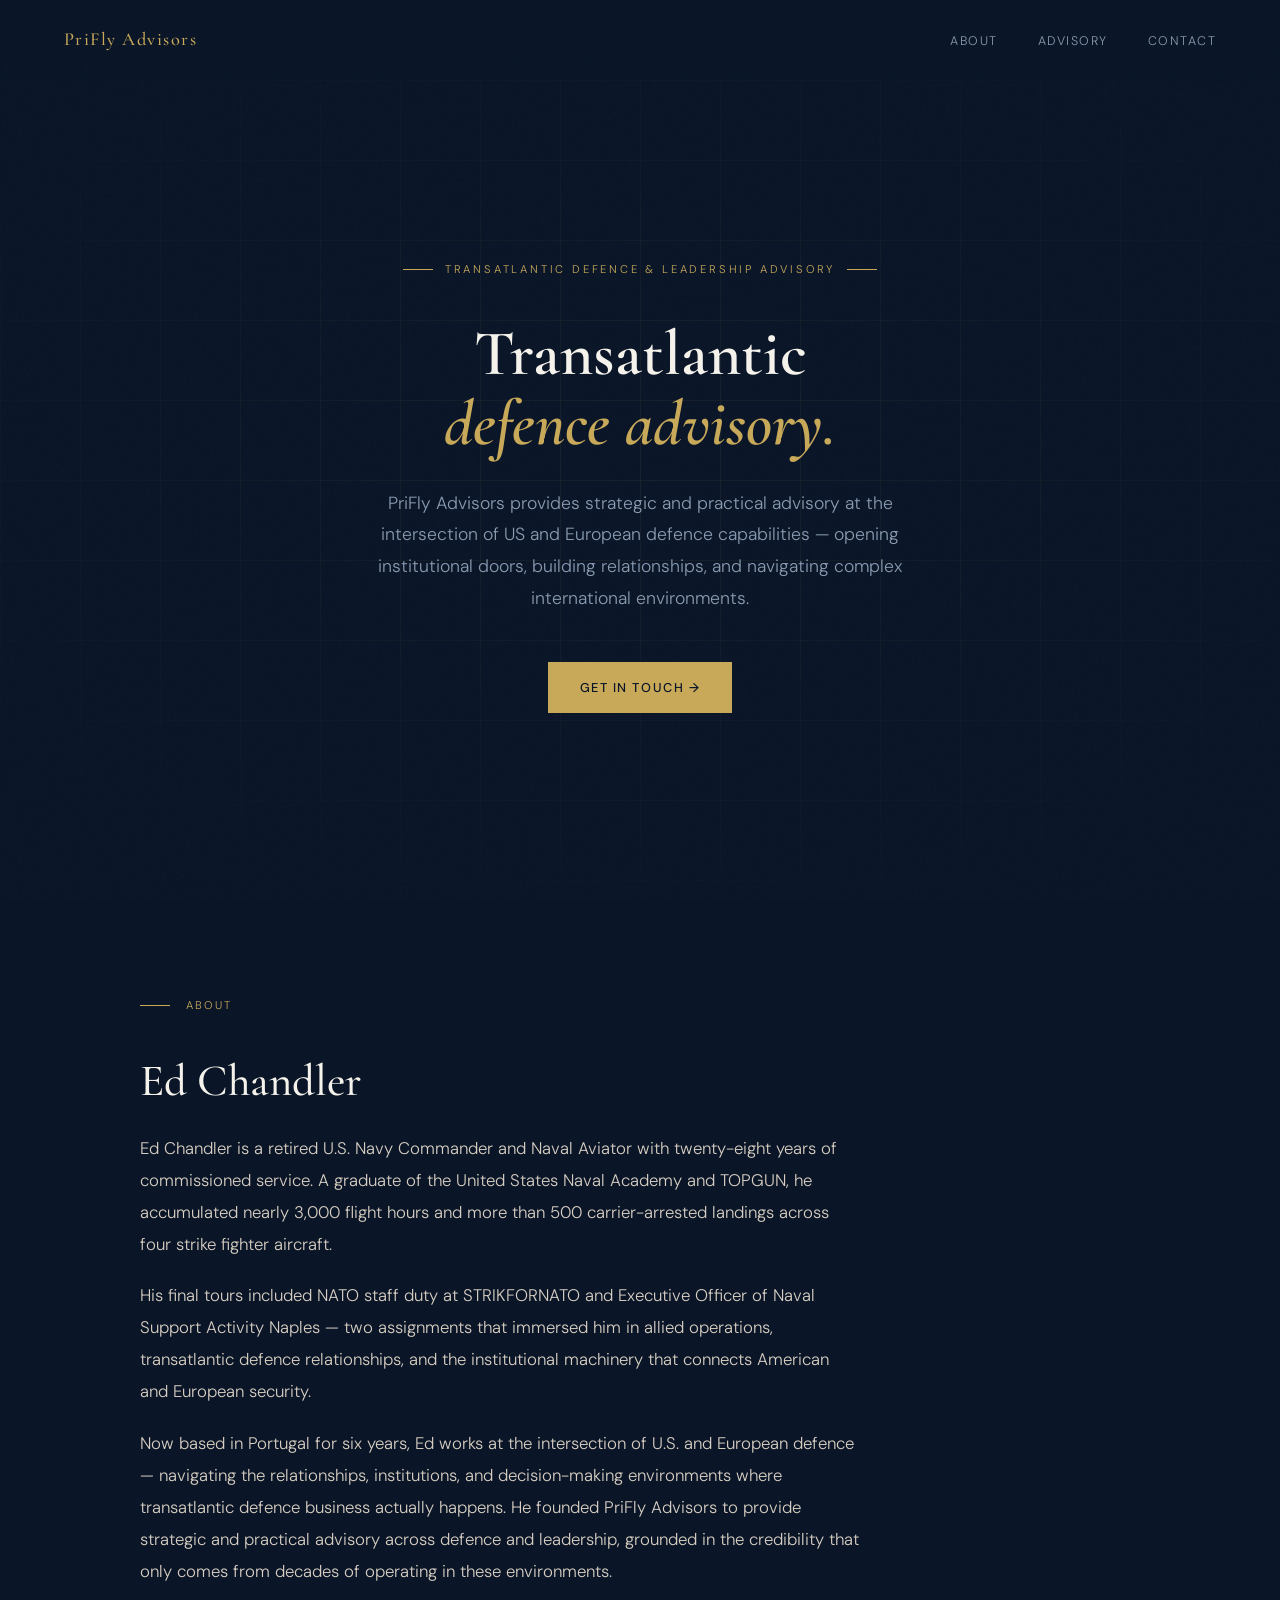
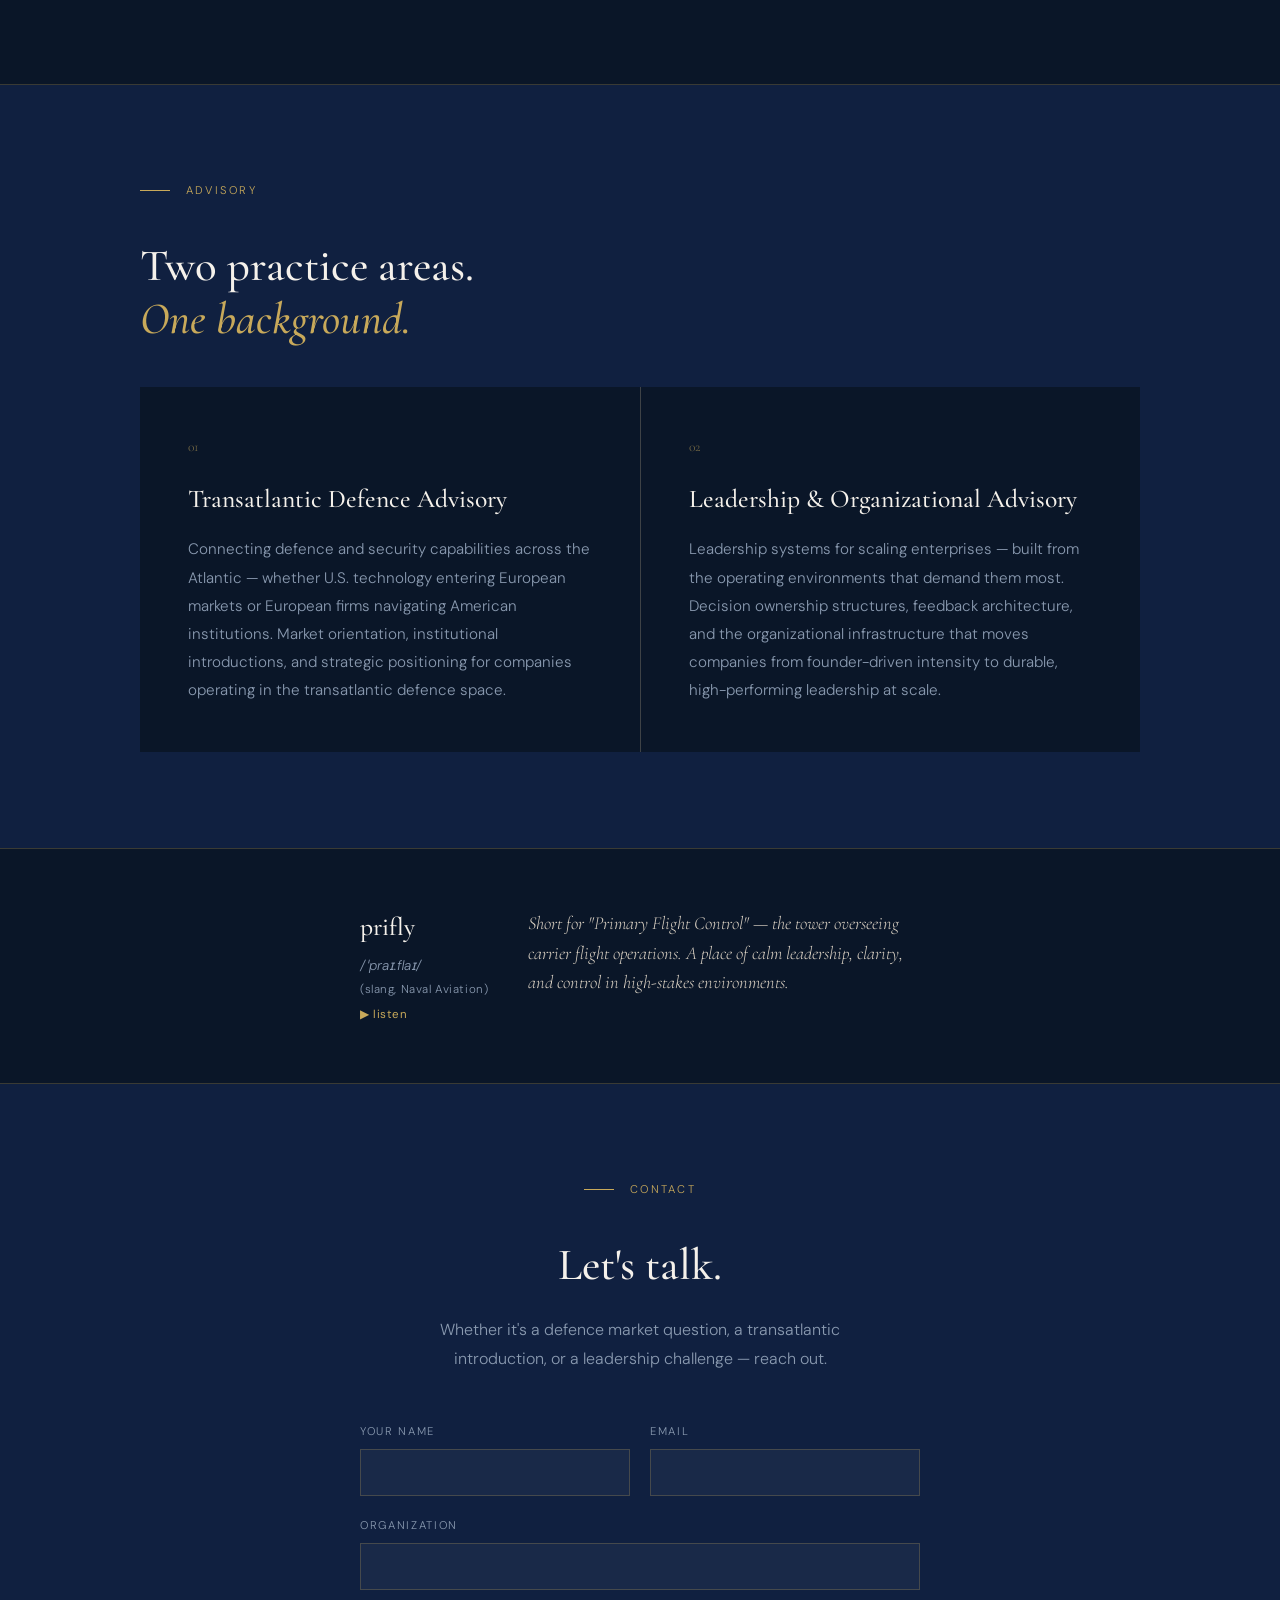
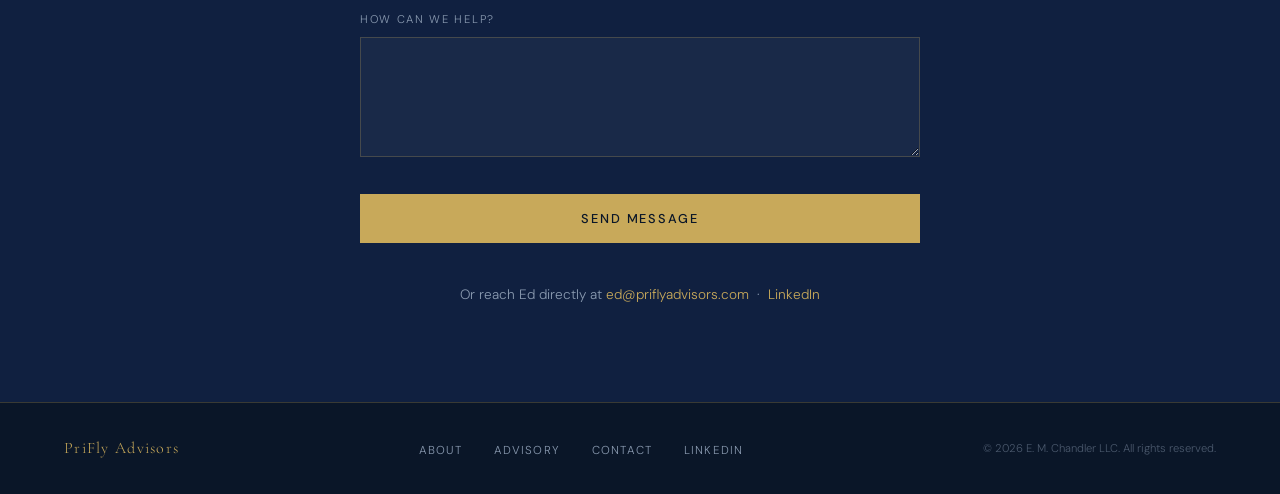
==== index.html @ ccaab5aa "Switch favicon to SVG file reference, clean up HTML" ====
<!DOCTYPE html>
<html lang="en">
<head>
  <meta charset="UTF-8" />
  <meta name="viewport" content="width=device-width, initial-scale=1.0" />
  <title>PriFly Advisors — Transatlantic Defence & Leadership Advisory</title>
  <meta name="description" content="PriFly Advisors — transatlantic defence advisory and leadership systems. Connecting US and European defence technology with buyers, institutions, and decision-makers." />
  <meta property="og:type" content="website" />
  <meta property="og:url" content="https://priflyadvisors.com/" />
  <meta property="og:title" content="PriFly Advisors — Transatlantic Defence & Leadership Advisory" />
  <meta property="og:description" content="Connecting US and European defence technology with buyers, institutions, and decision-makers. Leadership systems for high-stakes organizations." />
  <meta name="twitter:card" content="summary" />
  <meta name="twitter:title" content="PriFly Advisors — Transatlantic Defence & Leadership Advisory" />
  <meta name="twitter:description" content="Connecting US and European defence technology with buyers, institutions, and decision-makers." />
  <link rel="canonical" href="https://priflyadvisors.com/" />
  <link rel="icon" type="image/svg+xml" href="/favicon.svg" />
  <link rel="preconnect" href="https://fonts.googleapis.com" />
  <link rel="preconnect" href="https://fonts.gstatic.com" crossorigin />
  <link href="https://fonts.googleapis.com/css2?family=Cormorant+Garamond:ital,wght@0,400;0,500;0,600;1,400;1,500&family=DM+Sans:wght@300;400;500&display=swap" rel="stylesheet" />
  <style>
    *,*::before,*::after{box-sizing:border-box;margin:0;padding:0}:root{--navy:#0a1628;--navy-mid:#102040;--gold:#c8a95a;--gold-lt:#e2c97e;--off-white:#f5f1eb;--muted:#8a9ab0;--text:#d8cfc2;--rule:rgba(200,169,90,0.25)}html{scroll-behavior:smooth}body{background:var(--navy);color:var(--text);font-family:'DM Sans',sans-serif;font-weight:300;font-size:16px;line-height:1.7;overflow-x:hidden}body::before{content:'';position:fixed;inset:0;background-image:url("data:image/svg+xml,%3Csvg viewBox='0 0 256 256' xmlns='http://www.w3.org/2000/svg'%3E%3Cfilter id='noise'%3E%3CfeTurbulence type='fractalNoise' baseFrequency='0.9' numOctaves='4' stitchTiles='stitch'/%3E%3C/filter%3E%3Crect width='100%25' height='100%25' filter='url(%23noise)' opacity='0.04'/%3E%3C/svg%3E");pointer-events:none;z-index:0;opacity:.4}nav{position:fixed;top:0;left:0;right:0;z-index:100;display:flex;justify-content:space-between;align-items:center;padding:1.5rem 4rem;background:linear-gradient(to bottom,rgba(10,22,40,.97) 0%,transparent 100%);backdrop-filter:blur(2px)}.nav-logo{font-family:'Cormorant Garamond',serif;font-size:1.15rem;font-weight:500;letter-spacing:.08em;color:var(--gold);text-decoration:none}.nav-links{display:flex;gap:2.5rem;list-style:none}.nav-links a{color:var(--muted);text-decoration:none;font-size:.78rem;letter-spacing:.12em;text-transform:uppercase;transition:color .2s}.nav-links a:hover{color:var(--gold)}#hero{position:relative;min-height:100vh;display:flex;align-items:center;justify-content:center;padding:8rem 4rem 4rem;text-align:center;overflow:hidden}.hero-bg-lines{position:absolute;inset:0;background-image:linear-gradient(to right,var(--rule) 1px,transparent 1px),linear-gradient(to bottom,var(--rule) 1px,transparent 1px);background-size:80px 80px;mask-image:radial-gradient(ellipse 70% 60% at 50% 50%,black 0%,transparent 100%);-webkit-mask-image:radial-gradient(ellipse 70% 60% at 50% 50%,black 0%,transparent 100%);opacity:.3}.hero-content{position:relative;z-index:1;max-width:760px}.hero-eyebrow{display:inline-flex;align-items:center;gap:.75rem;margin-bottom:2.5rem;opacity:0;animation:fadeUp .8s ease .2s both}.hero-eyebrow::before,.hero-eyebrow::after{content:'';display:block;width:30px;height:1px;background:var(--gold)}.hero-eyebrow span{font-size:.7rem;letter-spacing:.25em;text-transform:uppercase;color:var(--gold)}h1{font-family:'Cormorant Garamond',serif;font-size:clamp(2.8rem,5vw,4.5rem);font-weight:600;line-height:1.1;color:var(--off-white);margin-bottom:1.75rem;opacity:0;animation:fadeUp .8s ease .4s both}h1 em{font-style:italic;color:var(--gold)}.hero-sub{font-size:1.1rem;color:var(--muted);max-width:600px;margin:0 auto 3rem;line-height:1.8;opacity:0;animation:fadeUp .8s ease .6s both}.hero-cta{opacity:0;animation:fadeUp .8s ease .8s both}section{position:relative;z-index:1;padding:6rem 4rem}.section-inner{max-width:1000px;margin:0 auto}.section-label{display:flex;align-items:center;gap:1rem;margin-bottom:2.5rem}.section-label-center{justify-content:center}.section-label::before{content:'';display:block;width:30px;height:1px;background:var(--gold)}.section-label span{font-size:.7rem;letter-spacing:.2em;text-transform:uppercase;color:var(--gold)}h2{font-family:'Cormorant Garamond',serif;font-size:clamp(2rem,3.5vw,2.8rem);font-weight:500;color:var(--off-white);line-height:1.2;margin-bottom:1.5rem}h2 em{font-style:italic;color:var(--gold)}#about{border-bottom:1px solid var(--rule)}.about-text{font-size:1.05rem;color:var(--text);line-height:1.9;max-width:720px}.about-text+.about-text{margin-top:1.25rem}#advisory{background:var(--navy-mid)}.advisory-grid{display:grid;grid-template-columns:1fr 1fr;gap:1px;background:var(--rule);margin-top:2.5rem}.advisory-card{background:var(--navy);padding:3rem}.advisory-card-number{font-family:'Cormorant Garamond',serif;font-size:.85rem;color:var(--gold);margin-bottom:1.5rem;opacity:.6}.advisory-card h3{font-family:'Cormorant Garamond',serif;font-size:1.6rem;font-weight:500;color:var(--off-white);line-height:1.3;margin-bottom:1.25rem}.advisory-card p{font-size:.95rem;color:var(--muted);line-height:1.85}#prifly-name{border-top:1px solid var(--rule);border-bottom:1px solid var(--rule);padding:3.5rem 4rem;text-align:center;background:rgba(10,22,40,.6)}.prifly-definition{max-width:560px;margin:0 auto;display:flex;align-items:flex-start;gap:2.5rem;text-align:left}.prifly-word{flex-shrink:0}.prifly-word .word{font-family:'Cormorant Garamond',serif;font-size:1.6rem;font-weight:500;color:var(--off-white);margin-bottom:.35rem}.prifly-word .phonetic{font-size:.85rem;font-style:italic;color:var(--muted);margin-bottom:.15rem}.prifly-word .origin{font-size:.72rem;color:var(--muted);letter-spacing:.05em}.prifly-word .audio-link{display:inline-flex;align-items:center;gap:.4rem;margin-top:.5rem;font-size:.72rem;color:var(--gold);text-decoration:none;cursor:pointer;border:none;background:none;font-family:inherit;letter-spacing:.05em}.prifly-word .audio-link:hover{color:var(--gold-lt)}.prifly-meaning{font-family:'Cormorant Garamond',serif;font-size:1.15rem;font-style:italic;color:var(--text);line-height:1.6;padding-top:.25rem}#contact{background:var(--navy-mid)}.contact-inner{max-width:560px;margin:0 auto;text-align:center}.contact-sub{font-size:1rem;color:var(--muted);max-width:460px;margin:0 auto 3rem;line-height:1.8}.contact-form{text-align:left}.form-row{display:grid;grid-template-columns:1fr 1fr;gap:1.25rem}.form-group{margin-bottom:1.25rem}.form-group label{display:block;font-size:.7rem;letter-spacing:.15em;text-transform:uppercase;color:var(--muted);margin-bottom:.5rem}.form-group input,.form-group textarea{width:100%;background:rgba(255,255,255,.04);border:1px solid var(--rule);color:var(--off-white);padding:.85rem 1rem;font-family:'DM Sans',sans-serif;font-size:.9rem;outline:none;transition:border-color .2s}.form-group input:focus,.form-group textarea:focus{border-color:var(--gold)}.form-group textarea{height:120px;resize:vertical}.form-submit{width:100%;background:var(--gold);color:var(--navy);border:none;padding:1rem;font-family:'DM Sans',sans-serif;font-size:.8rem;font-weight:500;letter-spacing:.15em;text-transform:uppercase;cursor:pointer;transition:background .2s;margin-top:.5rem}.form-submit:hover{background:var(--gold-lt)}.contact-alt{margin-top:2.5rem;font-size:.85rem;color:var(--muted)}.contact-alt a{color:var(--gold);text-decoration:none}.contact-alt a:hover{color:var(--gold-lt)}.btn-primary{display:inline-flex;align-items:center;gap:.6rem;background:var(--gold);color:var(--navy);padding:.9rem 2rem;font-family:'DM Sans',sans-serif;font-size:.8rem;font-weight:500;letter-spacing:.12em;text-transform:uppercase;text-decoration:none;transition:background .2s,transform .2s;border:none;cursor:pointer}.btn-primary:hover{background:var(--gold-lt);transform:translateY(-1px)}footer{position:relative;z-index:1;border-top:1px solid var(--rule);padding:2rem 4rem;display:flex;justify-content:space-between;align-items:center;flex-wrap:wrap;gap:1rem}.footer-name{font-family:'Cormorant Garamond',serif;font-size:1rem;color:var(--gold);letter-spacing:.08em}.footer-links{display:flex;gap:2rem;list-style:none}.footer-links a{font-size:.72rem;letter-spacing:.1em;text-transform:uppercase;color:var(--muted);text-decoration:none;transition:color .2s}.footer-links a:hover{color:var(--gold)}.footer-copy{font-size:.7rem;color:var(--muted);opacity:.5}@keyframes fadeUp{from{opacity:0;transform:translateY(24px)}to{opacity:1;transform:translateY(0)}}@media(max-width:900px){nav{padding:1.25rem 1.5rem}.nav-links{gap:1.5rem}.nav-links a{font-size:.7rem}#hero{padding:7rem 1.5rem 3rem}section{padding:4rem 1.5rem}#prifly-name{padding:2.5rem 1.5rem}.advisory-grid{grid-template-columns:1fr}.form-row{grid-template-columns:1fr}.prifly-definition{flex-direction:column;gap:1.25rem;text-align:center;align-items:center}footer{padding:1.5rem;flex-direction:column;text-align:center}}@media(max-width:520px){h1{font-size:2.4rem}.hero-sub{font-size:1rem}.advisory-card{padding:2rem}}
  </style>
</head>
<body>
  <nav><a href="#" class="nav-logo">PriFly Advisors</a><ul class="nav-links"><li><a href="#about">About</a></li><li><a href="#advisory">Advisory</a></li><li><a href="#contact">Contact</a></li></ul></nav>
  <section id="hero"><div class="hero-bg-lines"></div><div class="hero-content"><div class="hero-eyebrow"><span>Transatlantic Defence &amp; Leadership Advisory</span></div><h1>Transatlantic<br/><em>defence advisory.</em></h1><p class="hero-sub">PriFly Advisors provides strategic and practical advisory at the intersection of US and European defence capabilities &mdash; opening institutional doors, building relationships, and navigating complex international environments.</p><div class="hero-cta"><a href="#contact" class="btn-primary">Get in touch &rarr;</a></div></div></section>
  <section id="about"><div class="section-inner"><div class="section-label"><span>About</span></div><h2>Ed Chandler</h2><p class="about-text">Ed Chandler is a retired U.S. Navy Commander and Naval Aviator with twenty-eight years of commissioned service. A graduate of the United States Naval Academy and TOPGUN, he accumulated nearly 3,000 flight hours and more than 500 carrier-arrested landings across four strike fighter aircraft.</p><p class="about-text">His final tours included NATO staff duty at STRIKFORNATO and Executive Officer of Naval Support Activity Naples &mdash; two assignments that immersed him in allied operations, transatlantic defence relationships, and the institutional machinery that connects American and European security.</p><p class="about-text">Now based in Portugal for six years, Ed works at the intersection of U.S. and European defence &mdash; navigating the relationships, institutions, and decision-making environments where transatlantic defence business actually happens. He founded PriFly Advisors to provide strategic and practical advisory across defence and leadership, grounded in the credibility that only comes from decades of operating in these environments.</p></div></section>
  <section id="advisory"><div class="section-inner"><div class="section-label"><span>Advisory</span></div><h2>Two practice areas.<br/><em>One background.</em></h2><div class="advisory-grid"><div class="advisory-card"><div class="advisory-card-number">01</div><h3>Transatlantic Defence Advisory</h3><p>Connecting defence and security capabilities across the Atlantic &mdash; whether U.S. technology entering European markets or European firms navigating American institutions. Market orientation, institutional introductions, and strategic positioning for companies operating in the transatlantic defence space.</p></div><div class="advisory-card"><div class="advisory-card-number">02</div><h3>Leadership &amp; Organizational Advisory</h3><p>Leadership systems for scaling enterprises &mdash; built from the operating environments that demand them most. Decision ownership structures, feedback architecture, and the organizational infrastructure that moves companies from founder-driven intensity to durable, high-performing leadership at scale.</p></div></div></div></section>
  <div id="prifly-name"><div class="prifly-definition"><div class="prifly-word"><div class="word">prifly</div><div class="phonetic">/&#x02C8;pra&#x026A;.fla&#x026A;/</div><div class="origin">(slang, Naval Aviation)</div><button class="audio-link" onclick="document.getElementById('prifly-audio').play()">&#9654; listen</button><audio id="prifly-audio" src="https://priflyadvisors.github.io/audio/prifly.mp3" preload="none"></audio></div><div class="prifly-meaning">Short for "Primary Flight Control" &mdash; the tower overseeing carrier flight operations. A place of calm leadership, clarity, and control in high-stakes environments.</div></div></div>
  <section id="contact"><div class="contact-inner"><div class="section-label section-label-center"><span>Contact</span></div><h2>Let's talk.</h2><p class="contact-sub">Whether it's a defence market question, a transatlantic introduction, or a leadership challenge &mdash; reach out.</p><form class="contact-form" action="https://formspree.io/f/xeedzodn" method="POST"><div class="form-row"><div class="form-group"><label for="name">Your name</label><input type="text" id="name" name="name" required /></div><div class="form-group"><label for="email">Email</label><input type="email" id="email" name="email" required /></div></div><div class="form-group"><label for="org">Organization</label><input type="text" id="org" name="organization" /></div><div class="form-group"><label for="message">How can we help?</label><textarea id="message" name="message"></textarea></div><button type="submit" class="form-submit">Send message</button></form><p class="contact-alt">Or reach Ed directly at <a href="mailto:ed@priflyadvisors.com">ed@priflyadvisors.com</a> &nbsp;&middot;&nbsp; <a href="https://www.linkedin.com/in/edchandler96/" target="_blank" rel="noopener">LinkedIn</a></p></div></section>
  <footer><div class="footer-name">PriFly Advisors</div><ul class="footer-links"><li><a href="#about">About</a></li><li><a href="#advisory">Advisory</a></li><li><a href="#contact">Contact</a></li><li><a href="https://www.linkedin.com/in/edchandler96/" target="_blank" rel="noopener">LinkedIn</a></li></ul><div class="footer-copy">&copy; 2026 E. M. Chandler LLC. All rights reserved.</div></footer>
</body>
</html>
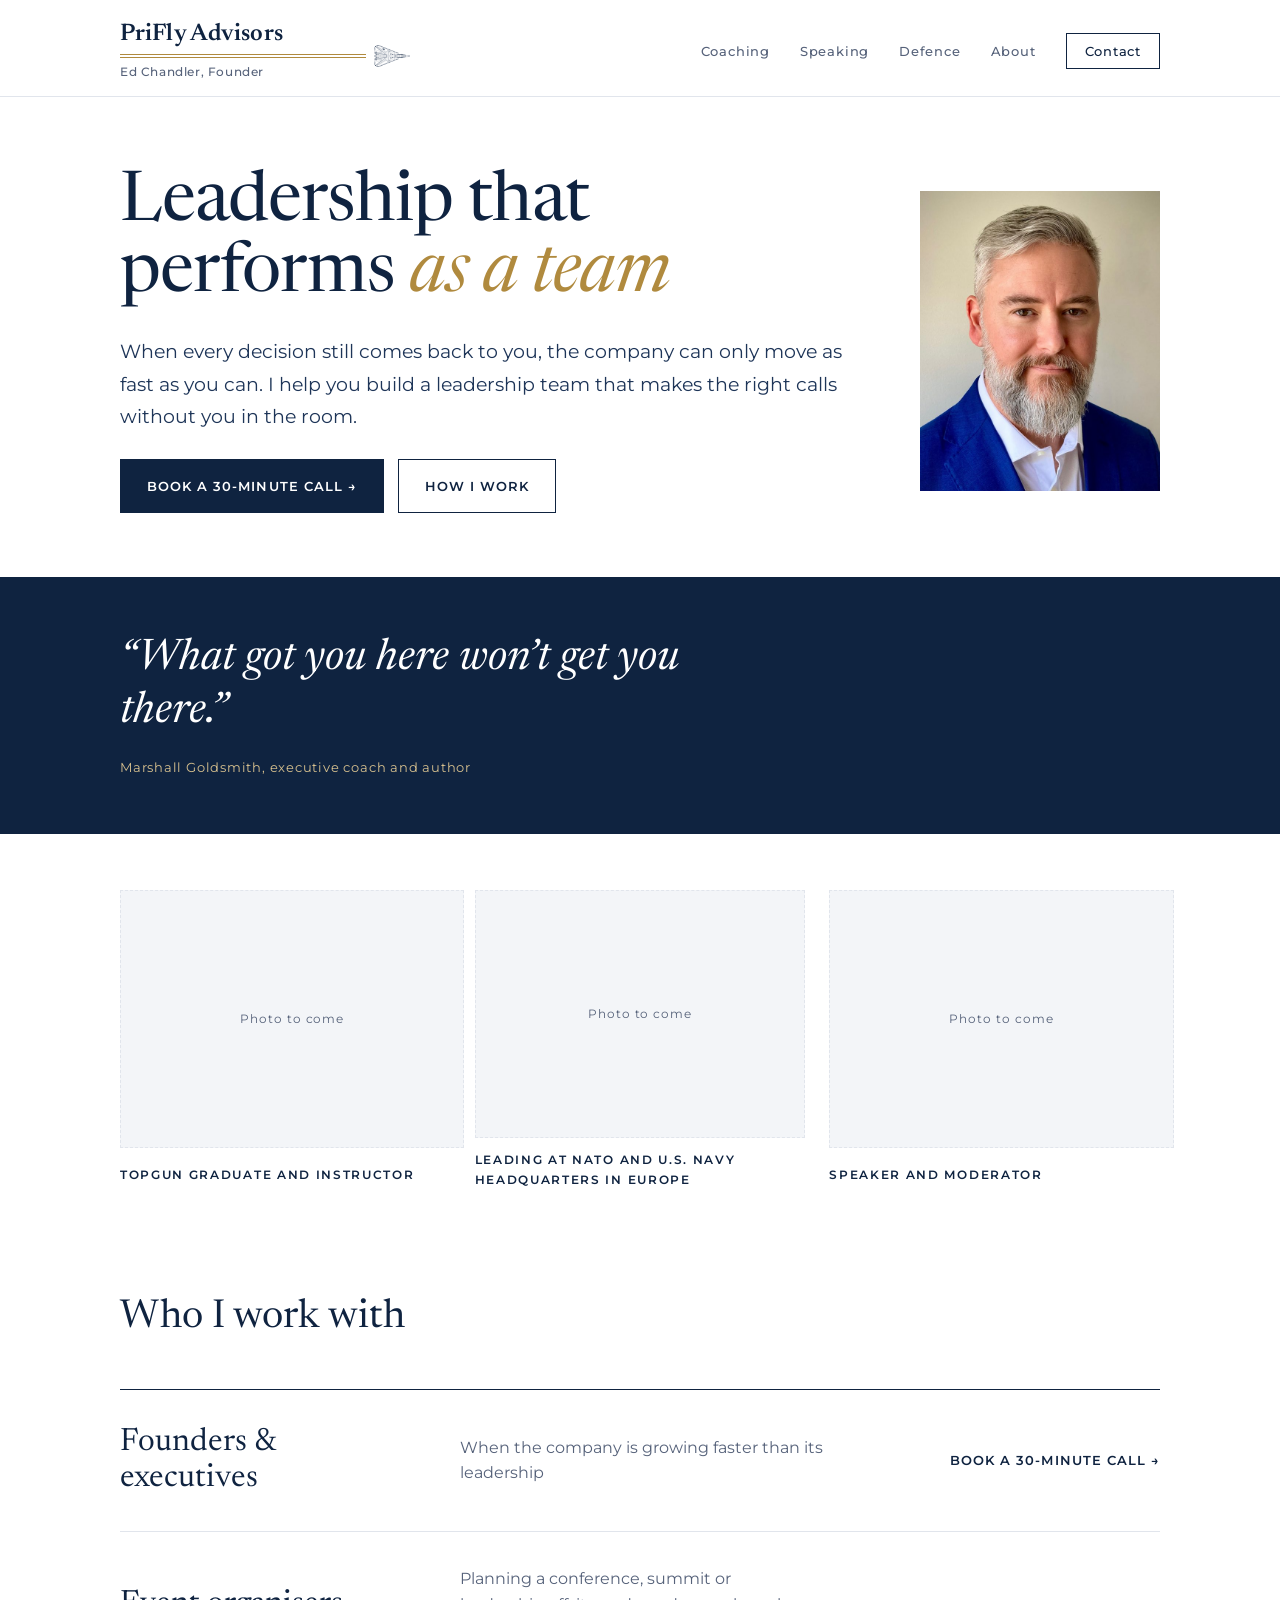
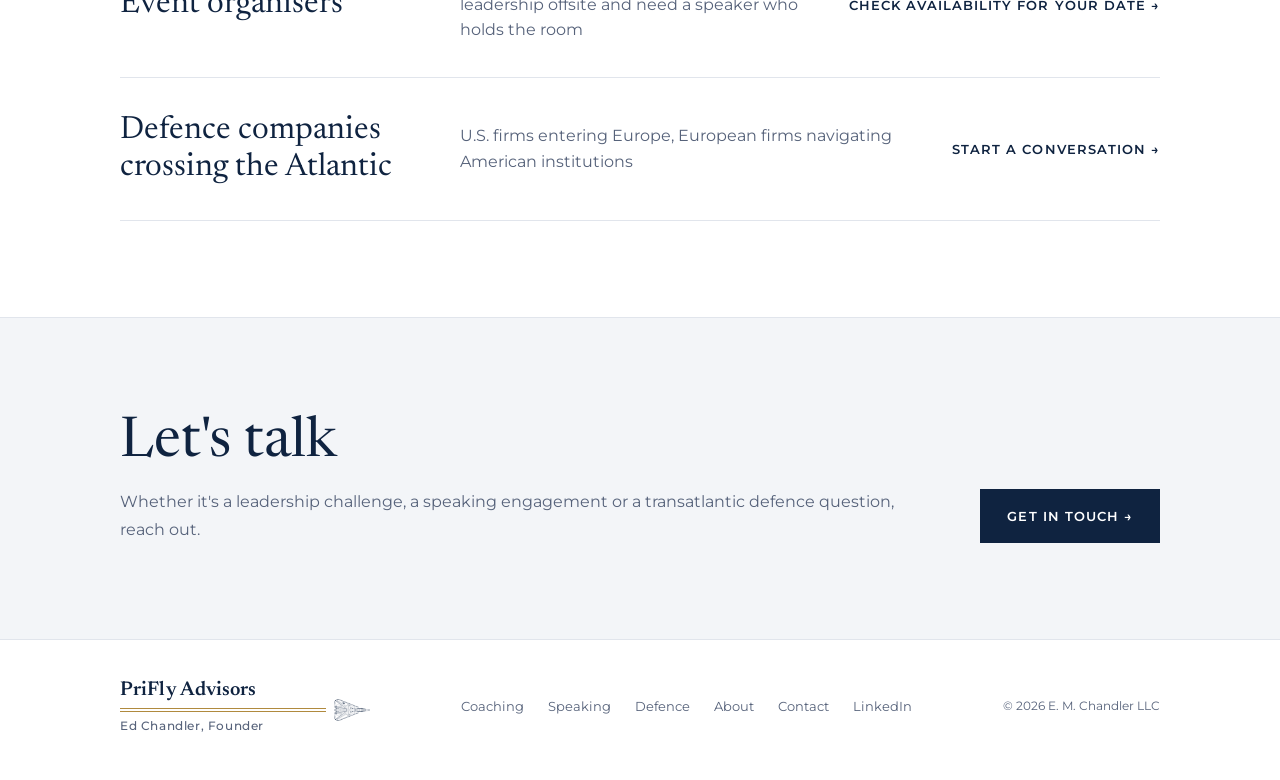
==== commit 36794f00: "Save September 2026 redesign in progress (not live): six pages, build script, styles, images Co-Auth" ====
--- a/index.html
+++ b/index.html
@@ -1,33 +1,27 @@
 <!DOCTYPE html>
-<html lang="en">
-<head>
-  <meta charset="UTF-8" />
-  <meta name="viewport" content="width=device-width, initial-scale=1.0" />
-  <title>PriFly Advisors — Transatlantic Defence & Leadership Advisory</title>
-  <meta name="description" content="PriFly Advisors — transatlantic defence advisory and leadership systems. Connecting US and European defence technology with buyers, institutions, and decision-makers." />
-  <meta property="og:type" content="website" />
-  <meta property="og:url" content="https://priflyadvisors.com/" />
-  <meta property="og:title" content="PriFly Advisors — Transatlantic Defence & Leadership Advisory" />
-  <meta property="og:description" content="Connecting US and European defence technology with buyers, institutions, and decision-makers. Leadership systems for high-stakes organizations." />
-  <meta name="twitter:card" content="summary" />
-  <meta name="twitter:title" content="PriFly Advisors — Transatlantic Defence & Leadership Advisory" />
-  <meta name="twitter:description" content="Connecting US and European defence technology with buyers, institutions, and decision-makers." />
-  <link rel="canonical" href="https://priflyadvisors.com/" />
-  <link rel="icon" type="image/svg+xml" href="/favicon.svg" />
-  <link rel="preconnect" href="https://fonts.googleapis.com" />
-  <link rel="preconnect" href="https://fonts.gstatic.com" crossorigin />
-  <link href="https://fonts.googleapis.com/css2?family=Cormorant+Garamond:ital,wght@0,400;0,500;0,600;1,400;1,500&family=DM+Sans:wght@300;400;500&display=swap" rel="stylesheet" />
-  <style>
-    *,*::before,*::after{box-sizing:border-box;margin:0;padding:0}:root{--navy:#0a1628;--navy-mid:#102040;--gold:#c8a95a;--gold-lt:#e2c97e;--off-white:#f5f1eb;--muted:#8a9ab0;--text:#d8cfc2;--rule:rgba(200,169,90,0.25)}html{scroll-behavior:smooth}body{background:var(--navy);color:var(--text);font-family:'DM Sans',sans-serif;font-weight:300;font-size:16px;line-height:1.7;overflow-x:hidden}body::before{content:'';position:fixed;inset:0;background-image:url("data:image/svg+xml,%3Csvg viewBox='0 0 256 256' xmlns='http://www.w3.org/2000/svg'%3E%3Cfilter id='noise'%3E%3CfeTurbulence type='fractalNoise' baseFrequency='0.9' numOctaves='4' stitchTiles='stitch'/%3E%3C/filter%3E%3Crect width='100%25' height='100%25' filter='url(%23noise)' opacity='0.04'/%3E%3C/svg%3E");pointer-events:none;z-index:0;opacity:.4}nav{position:fixed;top:0;left:0;right:0;z-index:100;display:flex;justify-content:space-between;align-items:center;padding:1.5rem 4rem;background:linear-gradient(to bottom,rgba(10,22,40,.97) 0%,transparent 100%);backdrop-filter:blur(2px)}.nav-logo{font-family:'Cormorant Garamond',serif;font-size:1.15rem;font-weight:500;letter-spacing:.08em;color:var(--gold);text-decoration:none}.nav-links{display:flex;gap:2.5rem;list-style:none}.nav-links a{color:var(--muted);text-decoration:none;font-size:.78rem;letter-spacing:.12em;text-transform:uppercase;transition:color .2s}.nav-links a:hover{color:var(--gold)}#hero{position:relative;min-height:100vh;display:flex;align-items:center;justify-content:center;padding:8rem 4rem 4rem;text-align:center;overflow:hidden}.hero-bg-lines{position:absolute;inset:0;background-image:linear-gradient(to right,var(--rule) 1px,transparent 1px),linear-gradient(to bottom,var(--rule) 1px,transparent 1px);background-size:80px 80px;mask-image:radial-gradient(ellipse 70% 60% at 50% 50%,black 0%,transparent 100%);-webkit-mask-image:radial-gradient(ellipse 70% 60% at 50% 50%,black 0%,transparent 100%);opacity:.3}.hero-content{position:relative;z-index:1;max-width:760px}.hero-eyebrow{display:inline-flex;align-items:center;gap:.75rem;margin-bottom:2.5rem;opacity:0;animation:fadeUp .8s ease .2s both}.hero-eyebrow::before,.hero-eyebrow::after{content:'';display:block;width:30px;height:1px;background:var(--gold)}.hero-eyebrow span{font-size:.7rem;letter-spacing:.25em;text-transform:uppercase;color:var(--gold)}h1{font-family:'Cormorant Garamond',serif;font-size:clamp(2.8rem,5vw,4.5rem);font-weight:600;line-height:1.1;color:var(--off-white);margin-bottom:1.75rem;opacity:0;animation:fadeUp .8s ease .4s both}h1 em{font-style:italic;color:var(--gold)}.hero-sub{font-size:1.1rem;color:var(--muted);max-width:600px;margin:0 auto 3rem;line-height:1.8;opacity:0;animation:fadeUp .8s ease .6s both}.hero-cta{opacity:0;animation:fadeUp .8s ease .8s both}section{position:relative;z-index:1;padding:6rem 4rem}.section-inner{max-width:1000px;margin:0 auto}.section-label{display:flex;align-items:center;gap:1rem;margin-bottom:2.5rem}.section-label-center{justify-content:center}.section-label::before{content:'';display:block;width:30px;height:1px;background:var(--gold)}.section-label span{font-size:.7rem;letter-spacing:.2em;text-transform:uppercase;color:var(--gold)}h2{font-family:'Cormorant Garamond',serif;font-size:clamp(2rem,3.5vw,2.8rem);font-weight:500;color:var(--off-white);line-height:1.2;margin-bottom:1.5rem}h2 em{font-style:italic;color:var(--gold)}#about{border-bottom:1px solid var(--rule)}.about-text{font-size:1.05rem;color:var(--text);line-height:1.9;max-width:720px}.about-text+.about-text{margin-top:1.25rem}#advisory{background:var(--navy-mid)}.advisory-grid{display:grid;grid-template-columns:1fr 1fr;gap:1px;background:var(--rule);margin-top:2.5rem}.advisory-card{background:var(--navy);padding:3rem}.advisory-card-number{font-family:'Cormorant Garamond',serif;font-size:.85rem;color:var(--gold);margin-bottom:1.5rem;opacity:.6}.advisory-card h3{font-family:'Cormorant Garamond',serif;font-size:1.6rem;font-weight:500;color:var(--off-white);line-height:1.3;margin-bottom:1.25rem}.advisory-card p{font-size:.95rem;color:var(--muted);line-height:1.85}#prifly-name{border-top:1px solid var(--rule);border-bottom:1px solid var(--rule);padding:3.5rem 4rem;text-align:center;background:rgba(10,22,40,.6)}.prifly-definition{max-width:560px;margin:0 auto;display:flex;align-items:flex-start;gap:2.5rem;text-align:left}.prifly-word{flex-shrink:0}.prifly-word .word{font-family:'Cormorant Garamond',serif;font-size:1.6rem;font-weight:500;color:var(--off-white);margin-bottom:.35rem}.prifly-word .phonetic{font-size:.85rem;font-style:italic;color:var(--muted);margin-bottom:.15rem}.prifly-word .origin{font-size:.72rem;color:var(--muted);letter-spacing:.05em}.prifly-word .audio-link{display:inline-flex;align-items:center;gap:.4rem;margin-top:.5rem;font-size:.72rem;color:var(--gold);text-decoration:none;cursor:pointer;border:none;background:none;font-family:inherit;letter-spacing:.05em}.prifly-word .audio-link:hover{color:var(--gold-lt)}.prifly-meaning{font-family:'Cormorant Garamond',serif;font-size:1.15rem;font-style:italic;color:var(--text);line-height:1.6;padding-top:.25rem}#contact{background:var(--navy-mid)}.contact-inner{max-width:560px;margin:0 auto;text-align:center}.contact-sub{font-size:1rem;color:var(--muted);max-width:460px;margin:0 auto 3rem;line-height:1.8}.contact-form{text-align:left}.form-row{display:grid;grid-template-columns:1fr 1fr;gap:1.25rem}.form-group{margin-bottom:1.25rem}.form-group label{display:block;font-size:.7rem;letter-spacing:.15em;text-transform:uppercase;color:var(--muted);margin-bottom:.5rem}.form-group input,.form-group textarea{width:100%;background:rgba(255,255,255,.04);border:1px solid var(--rule);color:var(--off-white);padding:.85rem 1rem;font-family:'DM Sans',sans-serif;font-size:.9rem;outline:none;transition:border-color .2s}.form-group input:focus,.form-group textarea:focus{border-color:var(--gold)}.form-group textarea{height:120px;resize:vertical}.form-submit{width:100%;background:var(--gold);color:var(--navy);border:none;padding:1rem;font-family:'DM Sans',sans-serif;font-size:.8rem;font-weight:500;letter-spacing:.15em;text-transform:uppercase;cursor:pointer;transition:background .2s;margin-top:.5rem}.form-submit:hover{background:var(--gold-lt)}.contact-alt{margin-top:2.5rem;font-size:.85rem;color:var(--muted)}.contact-alt a{color:var(--gold);text-decoration:none}.contact-alt a:hover{color:var(--gold-lt)}.btn-primary{display:inline-flex;align-items:center;gap:.6rem;background:var(--gold);color:var(--navy);padding:.9rem 2rem;font-family:'DM Sans',sans-serif;font-size:.8rem;font-weight:500;letter-spacing:.12em;text-transform:uppercase;text-decoration:none;transition:background .2s,transform .2s;border:none;cursor:pointer}.btn-primary:hover{background:var(--gold-lt);transform:translateY(-1px)}footer{position:relative;z-index:1;border-top:1px solid var(--rule);padding:2rem 4rem;display:flex;justify-content:space-between;align-items:center;flex-wrap:wrap;gap:1rem}.footer-name{font-family:'Cormorant Garamond',serif;font-size:1rem;color:var(--gold);letter-spacing:.08em}.footer-links{display:flex;gap:2rem;list-style:none}.footer-links a{font-size:.72rem;letter-spacing:.1em;text-transform:uppercase;color:var(--muted);text-decoration:none;transition:color .2s}.footer-links a:hover{color:var(--gold)}.footer-copy{font-size:.7rem;color:var(--muted);opacity:.5}@keyframes fadeUp{from{opacity:0;transform:translateY(24px)}to{opacity:1;transform:translateY(0)}}@media(max-width:900px){nav{padding:1.25rem 1.5rem}.nav-links{gap:1.5rem}.nav-links a{font-size:.7rem}#hero{padding:7rem 1.5rem 3rem}section{padding:4rem 1.5rem}#prifly-name{padding:2.5rem 1.5rem}.advisory-grid{grid-template-columns:1fr}.form-row{grid-template-columns:1fr}.prifly-definition{flex-direction:column;gap:1.25rem;text-align:center;align-items:center}footer{padding:1.5rem;flex-direction:column;text-align:center}}@media(max-width:520px){h1{font-size:2.4rem}.hero-sub{font-size:1rem}.advisory-card{padding:2rem}}
-  </style>
-</head>
+<html lang="en-GB">
+<head><meta charset="UTF-8"><meta name="viewport" content="width=device-width, initial-scale=1.0"><title>PriFly Advisors · Ed Chandler | Executive Coaching &amp; Leadership Advisory, Lisbon</title><meta name="description" content="Executive coaching and leadership advisory for founders and executives whose companies are growing faster than their leadership. Ed Chandler, former TOPGUN instructor, based in Lisbon."><link rel="canonical" href="https://priflyadvisors.com/"><meta property="og:type" content="website"><meta property="og:url" content="https://priflyadvisors.com/"><meta property="og:title" content="PriFly Advisors · Ed Chandler | Executive Coaching &amp; Leadership Advisory, Lisbon"><meta property="og:description" content="Executive coaching and leadership advisory for founders and executives whose companies are growing faster than their leadership. Ed Chandler, former TOPGUN instructor, based in Lisbon."><meta property="og:image" content="https://priflyadvisors.com/images/ed-chandler.jpg"><meta name="twitter:card" content="summary"><link rel="icon" type="image/svg+xml" href="favicon.svg"><link rel="preconnect" href="https://fonts.googleapis.com"><link rel="preconnect" href="https://fonts.gstatic.com" crossorigin><link rel="stylesheet" href="https://fonts.googleapis.com/css2?family=Montserrat:wght@400;500;600&family=Newsreader:ital,opsz,wght@0,6..72,400;0,6..72,500;0,6..72,600;1,6..72,400;1,6..72,500&display=swap"><link rel="stylesheet" href="style.css"><script type="application/ld+json">{"@context":"https://schema.org","@type":"ProfessionalService","name":"PriFly Advisors","url":"https://priflyadvisors.com/","founder":{"@type":"Person","name":"Ed Chandler","jobTitle":"Executive coach and leadership advisor","sameAs":["https://www.linkedin.com/in/edchandler96/"]},"areaServed":["Portugal","Europe"],"address":{"@type":"PostalAddress","addressLocality":"Lisbon","addressCountry":"PT"},"email":"ed@priflyadvisors.com","description":"Executive coaching and leadership advisory for founders and executives whose companies are growing faster than their leadership. Also speaking and transatlantic defence advisory."}</script></head>
 <body>
-  <nav><a href="#" class="nav-logo">PriFly Advisors</a><ul class="nav-links"><li><a href="#about">About</a></li><li><a href="#advisory">Advisory</a></li><li><a href="#contact">Contact</a></li></ul></nav>
-  <section id="hero"><div class="hero-bg-lines"></div><div class="hero-content"><div class="hero-eyebrow"><span>Transatlantic Defence &amp; Leadership Advisory</span></div><h1>Transatlantic<br/><em>defence advisory.</em></h1><p class="hero-sub">PriFly Advisors provides strategic and practical advisory at the intersection of US and European defence capabilities &mdash; opening institutional doors, building relationships, and navigating complex international environments.</p><div class="hero-cta"><a href="#contact" class="btn-primary">Get in touch &rarr;</a></div></div></section>
-  <section id="about"><div class="section-inner"><div class="section-label"><span>About</span></div><h2>Ed Chandler</h2><p class="about-text">Ed Chandler is a retired U.S. Navy Commander and Naval Aviator with twenty-eight years of commissioned service. A graduate of the United States Naval Academy and TOPGUN, he accumulated nearly 3,000 flight hours and more than 500 carrier-arrested landings across four strike fighter aircraft.</p><p class="about-text">His final tours included NATO staff duty at STRIKFORNATO and Executive Officer of Naval Support Activity Naples &mdash; two assignments that immersed him in allied operations, transatlantic defence relationships, and the institutional machinery that connects American and European security.</p><p class="about-text">Now based in Portugal for six years, Ed works at the intersection of U.S. and European defence &mdash; navigating the relationships, institutions, and decision-making environments where transatlantic defence business actually happens. He founded PriFly Advisors to provide strategic and practical advisory across defence and leadership, grounded in the credibility that only comes from decades of operating in these environments.</p></div></section>
-  <section id="advisory"><div class="section-inner"><div class="section-label"><span>Advisory</span></div><h2>Two practice areas.<br/><em>One background.</em></h2><div class="advisory-grid"><div class="advisory-card"><div class="advisory-card-number">01</div><h3>Transatlantic Defence Advisory</h3><p>Connecting defence and security capabilities across the Atlantic &mdash; whether U.S. technology entering European markets or European firms navigating American institutions. Market orientation, institutional introductions, and strategic positioning for companies operating in the transatlantic defence space.</p></div><div class="advisory-card"><div class="advisory-card-number">02</div><h3>Leadership &amp; Organizational Advisory</h3><p>Leadership systems for scaling enterprises &mdash; built from the operating environments that demand them most. Decision ownership structures, feedback architecture, and the organizational infrastructure that moves companies from founder-driven intensity to durable, high-performing leadership at scale.</p></div></div></div></section>
-  <div id="prifly-name"><div class="prifly-definition"><div class="prifly-word"><div class="word">prifly</div><div class="phonetic">/&#x02C8;pra&#x026A;.fla&#x026A;/</div><div class="origin">(slang, Naval Aviation)</div><button class="audio-link" onclick="document.getElementById('prifly-audio').play()">&#9654; listen</button><audio id="prifly-audio" src="https://priflyadvisors.github.io/audio/prifly.mp3" preload="none"></audio></div><div class="prifly-meaning">Short for "Primary Flight Control" &mdash; the tower overseeing carrier flight operations. A place of calm leadership, clarity, and control in high-stakes environments.</div></div></div>
-  <section id="contact"><div class="contact-inner"><div class="section-label section-label-center"><span>Contact</span></div><h2>Let's talk.</h2><p class="contact-sub">Whether it's a defence market question, a transatlantic introduction, or a leadership challenge &mdash; reach out.</p><form class="contact-form" action="https://formspree.io/f/xeedzodn" method="POST"><div class="form-row"><div class="form-group"><label for="name">Your name</label><input type="text" id="name" name="name" required /></div><div class="form-group"><label for="email">Email</label><input type="email" id="email" name="email" required /></div></div><div class="form-group"><label for="org">Organization</label><input type="text" id="org" name="organization" /></div><div class="form-group"><label for="message">How can we help?</label><textarea id="message" name="message"></textarea></div><button type="submit" class="form-submit">Send message</button></form><p class="contact-alt">Or reach Ed directly at <a href="mailto:ed@priflyadvisors.com">ed@priflyadvisors.com</a> &nbsp;&middot;&nbsp; <a href="https://www.linkedin.com/in/edchandler96/" target="_blank" rel="noopener">LinkedIn</a></p></div></section>
-  <footer><div class="footer-name">PriFly Advisors</div><ul class="footer-links"><li><a href="#about">About</a></li><li><a href="#advisory">Advisory</a></li><li><a href="#contact">Contact</a></li><li><a href="https://www.linkedin.com/in/edchandler96/" target="_blank" rel="noopener">LinkedIn</a></li></ul><div class="footer-copy">&copy; 2026 E. M. Chandler LLC. All rights reserved.</div></footer>
+<header><div class="wrap"><a class="brand" href="index.html" aria-label="PriFly Advisors, Ed Chandler, Founder: home"><span class="firm-top">PriFly Advisors</span><span class="rulebar"><span class="rule2" aria-hidden="true"></span><img src="images/tomcat.png" alt="" width="39" height="24"></span><span class="founder">Ed Chandler, Founder</span></a><nav aria-label="Main"><ul><li><a href="coaching.html">Coaching</a></li><li><a href="speaking.html">Speaking</a></li><li><a href="defence.html">Defence</a></li><li><a href="about.html">About</a></li><li><a href="contact.html" class="btn-nav">Contact</a></li></ul></nav></div></header>
+<main>
+
+<div class="hero"><div class="wrap">
+  <div class="hero-text">
+    <h1>Leadership that performs <em>as a team</em></h1>
+    <p class="lede">When every decision still comes back to you, the company can only move as fast as you can. I help you build a leadership team that makes the right calls without you in the room.</p>
+    <div class="actions"><a class="btn" href="contact.html?topic=coaching">Book a 30-minute call →</a><a class="btn ghost" href="coaching.html">How I work</a></div>
+  </div>
+  <figure class="portrait"><img src="images/ed-chandler.jpg" alt="Ed Chandler, founder of PriFly Advisors" width="650" height="900"></figure>
+</div></div>
+<section class="quote-band"><div class="wrap">
+  <blockquote>“What got you here won’t get you there.”</blockquote>
+  <cite>Marshall Goldsmith, executive coach and author</cite>
+</div></section>
+<section class="photos"><div class="wrap"><div class="photo-row"><figure><div class="ph" aria-hidden="true">Photo to come</div><figcaption>TOPGUN graduate and instructor</figcaption></figure><figure><div class="ph" aria-hidden="true">Photo to come</div><figcaption>Leading at NATO and U.S. Navy headquarters in Europe</figcaption></figure><figure><div class="ph" aria-hidden="true">Photo to come</div><figcaption>Speaker and moderator</figcaption></figure></div></div></section>
+<section><div class="wrap"><div class="sec-head"><h2>Who I work with</h2></div><ul class="index"><li><a href="coaching.html"><span class="client">Founders &amp; executives</span><span class="desc">When the company is growing faster than its leadership</span><span class="go">Book a 30-minute call →</span></a></li><li><a href="speaking.html"><span class="client">Event organisers</span><span class="desc">Planning a conference, summit or leadership offsite and need a speaker who holds the room</span><span class="go">Check availability for your date →</span></a></li><li><a href="defence.html"><span class="client">Defence companies crossing the Atlantic</span><span class="desc">U.S. firms entering Europe, European firms navigating American institutions</span><span class="go">Start a conversation →</span></a></li></ul></div></section>
+<section class="band cta"><div class="wrap"><div><h2>Let's talk</h2><p class="muted">Whether it's a leadership challenge, a speaking engagement or a transatlantic defence question, reach out.</p></div><div class="actions"><a class="btn" href="contact.html">Get in touch →</a></div></div></section>
+
+</main>
+<footer><div class="wrap"><a class="brand" href="index.html" aria-label="PriFly Advisors, Ed Chandler, Founder: home"><span class="firm-top">PriFly Advisors</span><span class="rulebar"><span class="rule2" aria-hidden="true"></span><img src="images/tomcat.png" alt="" width="39" height="24"></span><span class="founder">Ed Chandler, Founder</span></a><ul><li><a href="coaching.html">Coaching</a></li><li><a href="speaking.html">Speaking</a></li><li><a href="defence.html">Defence</a></li><li><a href="about.html">About</a></li><li><a href="contact.html">Contact</a></li><li><a href="https://www.linkedin.com/in/edchandler96/" rel="noopener">LinkedIn</a></li></ul><small>© 2026 E. M. Chandler LLC</small></div></footer>
 </body>
 </html>
--- a/style.css
+++ b/style.css
@@ -0,0 +1,329 @@
+
+  /* Single visual world: white card stock, navy ink, gold rule — taken from Ed's business card. Light only, painted explicitly. */
+  :root{
+    --paper:#FFFFFF;
+    --mist:#F3F5F8;
+    --ink:#0F2340;
+    --ink-soft:#1E3558;
+    --slate:#56627A;
+    --gold:#B08A3E;
+    --gold-soft:#D9C28F;
+    --line:#E1E5EC;
+    --display:"Newsreader",Georgia,"Times New Roman",serif;
+    --body:"Montserrat","Helvetica Neue",Arial,sans-serif;
+    --mark:Copperplate,"Copperplate Gothic Light","Cinzel",Georgia,serif;
+    --wrap:1120px;
+  }
+  *,*::before,*::after{box-sizing:border-box}
+  html{scroll-behavior:smooth}
+  body{margin:0;background:var(--paper);color:var(--ink);font-family:var(--body);font-size:16px;line-height:1.7;-webkit-font-smoothing:antialiased}
+  a{color:inherit}
+  :focus-visible{outline:2px solid var(--gold);outline-offset:3px}
+  h1,h2,h3{font-family:var(--display);font-weight:400;text-wrap:balance;margin:0;color:var(--ink)}
+  h1 em,h2 em{font-style:italic;color:var(--gold)}
+  p{margin:0}
+  .wrap{max-width:var(--wrap);margin:0 auto;padding:0 40px}
+
+  /* header */
+  header{border-bottom:1px solid var(--line);background:var(--paper);position:sticky;top:0;z-index:10}
+  header .wrap{display:flex;align-items:center;justify-content:space-between;gap:24px;padding-top:22px;padding-bottom:18px;flex-wrap:wrap}
+  .brand{text-decoration:none;display:grid;gap:6px}
+  .brand .name{font-family:var(--mark);font-size:24px;letter-spacing:.08em;line-height:1;color:var(--ink)}
+  .rule2{display:block;height:4px;border-top:1px solid var(--gold);border-bottom:1px solid var(--gold);width:100%}
+  /* Never uppercase "PriFly": all caps hides the pronunciation (PRY-fly). */
+  .brand .firm{font-size:13px;font-weight:500;letter-spacing:.04em;color:var(--slate);line-height:1}
+  nav ul{list-style:none;margin:0;padding:0;display:flex;gap:30px;align-items:center;flex-wrap:wrap}
+  nav a{text-decoration:none;font-size:13px;font-weight:500;letter-spacing:.06em;color:var(--slate);padding:6px 0;border-bottom:1px solid transparent;transition:color .2s,border-color .2s}
+  nav a:hover{color:var(--ink)}
+  nav a[aria-current="page"]{color:var(--ink);border-bottom-color:var(--gold)}
+  nav a.btn-nav{border:1px solid var(--ink);padding:9px 18px;color:var(--ink)}
+  nav a.btn-nav:hover,nav a.btn-nav[aria-current="page"]{background:var(--ink);color:var(--paper);border-color:var(--ink)}
+
+  /* shared type */
+  .eyebrow{font-size:11.5px;font-weight:600;letter-spacing:.22em;text-transform:uppercase;color:var(--gold)}
+  .lede{font-size:19px;line-height:1.7;color:var(--ink-soft);max-width:60ch}
+  .muted{color:var(--slate)}
+  .btn{display:inline-flex;align-items:center;gap:10px;font-family:var(--body);font-size:13px;font-weight:600;letter-spacing:.08em;text-transform:uppercase;text-decoration:none;padding:15px 26px;border:1px solid var(--ink);background:var(--ink);color:var(--paper);cursor:pointer;transition:background .2s,color .2s}
+  .btn:hover{background:var(--ink-soft)}
+  .btn.ghost{background:transparent;color:var(--ink)}
+  .btn.ghost:hover{background:var(--mist)}
+  .actions{display:flex;gap:14px;flex-wrap:wrap}
+  section{padding:96px 0}
+  section.tight{padding:64px 0}
+  .band{background:var(--mist)}
+  .sec-head{display:grid;gap:16px;margin-bottom:48px;max-width:720px}
+  .sec-head h2{font-size:clamp(30px,3.4vw,42px);line-height:1.15}}
+  @media (prefers-reduced-motion:reduce){html{scroll-behavior:auto}*{transition:none!important}}
+
+  /* home hero */
+  .hero{padding:80px 0 72px}
+  .hero .wrap{display:grid;grid-template-columns:1.25fr .75fr;gap:72px;align-items:center}
+  .hero-text{display:grid;gap:26px}
+  .hero h1{font-size:clamp(46px,6.2vw,80px);line-height:1.02;letter-spacing:-.015em}
+  .portrait{margin:0;display:grid;gap:12px}
+  .portrait img{width:100%;aspect-ratio:13/18;object-fit:cover;display:block;background:var(--mist)}
+  .portrait figcaption{display:flex;justify-content:space-between;gap:12px;font-size:12px;color:var(--slate);letter-spacing:.04em;border-top:1px solid var(--gold);padding-top:10px}
+
+  /* credentials strip */
+  .creds{border-top:1px solid var(--line);border-bottom:1px solid var(--line)}
+  .creds ul{list-style:none;margin:0;padding:0;display:grid;grid-template-columns:repeat(4,1fr)}
+  .creds li{padding:28px 24px;display:grid;gap:4px;border-left:1px solid var(--line)}
+  .creds li:first-child{border-left:0;padding-left:0}
+  .creds .num{font-family:var(--display);font-size:38px;line-height:1.1;font-variant-numeric:tabular-nums lining-nums;color:var(--ink)}
+  .creds .lbl{font-size:12px;letter-spacing:.06em;color:var(--slate)}
+
+  /* the index of practices — the one bold move */
+  .index{list-style:none;margin:0;padding:0;border-top:1px solid var(--ink)}
+  .index li{border-bottom:1px solid var(--line)}
+  .index a{display:grid;grid-template-columns:220px 1fr auto;gap:40px;align-items:baseline;padding:40px 0;text-decoration:none;position:relative}
+  .index a::after{content:"";position:absolute;left:0;bottom:-1px;height:1px;width:0;background:var(--gold);transition:width .45s ease}
+  .index a:hover::after,.index a:focus-visible::after{width:100%}
+  .index .area{font-size:11.5px;font-weight:600;letter-spacing:.22em;text-transform:uppercase;color:var(--gold);padding-top:10px}
+  .index .big{font-family:var(--display);font-size:clamp(28px,3.4vw,44px);line-height:1.12;color:var(--ink);text-wrap:balance}
+  .index .sub{display:block;font-family:var(--body);font-size:15px;line-height:1.7;color:var(--slate);margin-top:14px;max-width:58ch}
+  .index .go{font-size:13px;font-weight:600;letter-spacing:.08em;text-transform:uppercase;color:var(--ink);white-space:nowrap;transition:transform .3s}
+  .index a:hover .go{transform:translateX(6px)}
+  .index li:first-child .big{font-size:clamp(32px,4vw,52px)}
+
+  /* thesis */
+  .thesis{display:grid;grid-template-columns:220px 1fr;gap:40px}
+  .thesis blockquote{margin:0;font-family:var(--display);font-style:italic;font-size:clamp(26px,3vw,38px);line-height:1.3;color:var(--ink);max-width:28ch}
+  .thesis cite{display:block;margin-top:22px;font-style:normal;font-family:var(--body);font-size:13px;letter-spacing:.06em;color:var(--slate)}
+
+  /* prifly definition */
+  .define{display:grid;grid-template-columns:220px 1fr;gap:40px;align-items:start}
+  .define .word{font-family:var(--display);font-size:40px;line-height:1}
+  .define .phon{font-size:14px;color:var(--slate);font-style:italic;margin-top:8px}
+  .define .src{font-size:11.5px;letter-spacing:.12em;text-transform:uppercase;color:var(--slate);margin-top:4px}
+  .define .mean{font-family:var(--display);font-size:22px;line-height:1.55;color:var(--ink-soft);max-width:46ch}
+  .define .listen{margin-top:14px;background:none;border:0;padding:0;font:600 12px var(--body);letter-spacing:.1em;text-transform:uppercase;color:var(--gold);cursor:pointer}
+
+  /* contact band */
+  .cta .wrap{display:grid;grid-template-columns:1fr auto;gap:40px;align-items:end}
+  .cta h2{font-size:clamp(36px,4.4vw,56px);line-height:1.05}
+  .cta p{margin-top:16px}
+
+  /* inner page head */
+  .phead{padding:88px 0 56px;border-bottom:1px solid var(--line)}
+  .phead .wrap{display:grid;gap:22px}
+  .phead h1{font-size:clamp(40px,5.2vw,68px);line-height:1.05;letter-spacing:-.01em;max-width:18ch}
+  .crumb{font-size:12px;color:var(--slate);letter-spacing:.04em}
+  .crumb a{text-decoration:none;border-bottom:1px solid var(--line)}
+
+  /* grids */
+  .cols3{display:grid;grid-template-columns:repeat(3,1fr);gap:48px}
+  .cols2{display:grid;grid-template-columns:repeat(2,1fr);gap:0;border-top:1px solid var(--line)}
+  .cols3 h3,.cols2 h3{font-size:25px;line-height:1.25;margin-bottom:10px}
+  .cols3 > div{border-top:1px solid var(--gold);padding-top:20px}
+  .cols2 > div{padding:36px 40px 36px 0;border-bottom:1px solid var(--line)}
+  .cols2 > div:nth-child(even){padding-left:40px;padding-right:0;border-left:1px solid var(--line)}
+  .cols3 p,.cols2 p{color:var(--slate);font-size:15.5px}
+
+  .signs{list-style:none;margin:0;padding:0;display:grid;gap:0;max-width:760px}
+  .signs li{display:grid;grid-template-columns:28px 1fr;gap:14px;padding:18px 0;border-bottom:1px solid var(--line);font-size:17px;color:var(--ink-soft)}
+  .signs li::before{content:"";width:14px;height:5px;border-top:1px solid var(--gold);border-bottom:1px solid var(--gold);margin-top:12px}
+
+  .split{display:grid;grid-template-columns:220px 1fr;gap:40px}
+  .prose{display:grid;gap:20px;max-width:64ch;font-size:17px;color:var(--ink-soft)}
+
+  /* talk */
+  .talk{display:grid;grid-template-columns:220px 1fr;gap:40px;border-top:1px solid var(--ink);padding-top:36px}
+  .talk h3{font-size:clamp(32px,3.6vw,46px);line-height:1.08}
+  .talk .subt{font-family:var(--display);font-style:italic;font-size:22px;color:var(--gold);margin:10px 0 22px;line-height:1.35}
+  .talk p{max-width:62ch;color:var(--ink-soft);font-size:17px}
+
+  .dates{width:100%;border-collapse:collapse;font-size:15px}
+  .dates td{padding:18px 0;border-bottom:1px solid var(--line);vertical-align:baseline}
+  .dates td:first-child{width:220px;font-variant-numeric:tabular-nums;color:var(--slate);font-size:13.5px;letter-spacing:.04em}
+  .dates td:last-child{text-align:right;color:var(--slate);font-size:13.5px}
+  .dates strong{font-family:var(--display);font-weight:400;font-size:22px;color:var(--ink)}
+  .table-scroll{overflow-x:auto}
+
+  .kit{display:grid;grid-template-columns:260px 1fr;gap:48px;align-items:start}
+  .kit img{width:100%;aspect-ratio:13/18;object-fit:cover;display:block}
+  .kit .bio{font-size:15.5px;color:var(--ink-soft);max-width:66ch;border-left:1px solid var(--gold);padding-left:24px}
+  .kit .meta{margin-top:18px;font-size:12.5px;color:var(--slate);letter-spacing:.03em}
+
+  /* about */
+  .facts{list-style:none;margin:0;padding:0;display:grid;gap:0}
+  .facts li{display:flex;justify-content:space-between;gap:16px;padding:14px 0;border-bottom:1px solid var(--line);font-size:14.5px}
+  .facts span:first-child{color:var(--slate)}
+  .facts span:last-child{text-align:right}
+  .about-grid{display:grid;grid-template-columns:320px 1fr;gap:72px;align-items:start}
+
+  /* contact form */
+  .form{display:grid;gap:18px;max-width:640px}
+  .form .row{display:grid;grid-template-columns:1fr 1fr;gap:18px}
+  .form label{display:grid;gap:8px;font-size:11.5px;font-weight:600;letter-spacing:.16em;text-transform:uppercase;color:var(--slate)}
+  .form input,.form textarea,.form select{font:400 16px var(--body);color:var(--ink);background:var(--paper);border:1px solid var(--line);border-bottom-color:var(--ink);padding:13px 14px;border-radius:0;letter-spacing:0;text-transform:none}
+  .form input:focus,.form textarea:focus,.form select:focus{outline:none;border-color:var(--gold)}
+  .form textarea{min-height:130px;resize:vertical}
+  .note{font-size:13px;color:var(--slate)}
+
+  footer{border-top:1px solid var(--line);padding:40px 0 48px;margin-top:0}
+  footer .wrap{display:flex;justify-content:space-between;gap:24px;flex-wrap:wrap;align-items:center}
+  footer .brand .name{font-size:17px}
+  footer ul{list-style:none;margin:0;padding:0;display:flex;gap:24px;flex-wrap:wrap}
+  footer a{text-decoration:none;font-size:13px;color:var(--slate)}
+  footer a:hover{color:var(--ink)}
+  footer small{font-size:12px;color:var(--slate)}
+
+  @media (max-width:900px){
+    .wrap{padding:0 22px}
+    header .wrap{padding-top:16px;padding-bottom:12px}
+    nav ul{gap:18px}
+    .hero{padding:48px 0}
+    .hero .wrap,.cta .wrap,.about-grid,.kit{grid-template-columns:1fr;gap:40px}
+    .portrait{max-width:340px}
+    .creds ul{grid-template-columns:1fr 1fr}
+    .creds li{padding:22px 16px;border-left:0;border-top:1px solid var(--line)}
+    .creds li:nth-child(-n+2){border-top:0}
+    .creds li:nth-child(odd){padding-left:0}
+    .index a,.thesis,.define,.split,.talk{grid-template-columns:1fr;gap:12px}
+    .index a{padding:30px 0}
+    .index .area{padding-top:0}
+    .cols3{grid-template-columns:1fr;gap:32px}
+    .cols2{grid-template-columns:1fr}
+    .cols2 > div,.cols2 > div:nth-child(even){padding:28px 0;border-left:0}
+    .form .row{grid-template-columns:1fr}
+    section{padding:64px 0}
+    .phead{padding:56px 0 40px}
+    .dates td:first-child{width:120px}
+  }
+
+  /* added for the live site */
+  .areas{display:grid;gap:0;border-top:1px solid var(--ink)}
+  .areas > div{display:grid;grid-template-columns:200px 1fr 1fr;gap:32px;padding:22px 0;border-bottom:1px solid var(--line)}
+  .areas h3{font-size:22px;line-height:1.3}
+  .areas p{color:var(--slate);font-size:15.5px}
+  .areas .get{color:var(--ink-soft)}
+  .areas .hd{padding:10px 0;border-bottom:1px solid var(--line)}
+  .areas .hd span{font-size:11px;font-weight:600;letter-spacing:.16em;text-transform:uppercase;color:var(--slate)}
+  .steps{list-style:none;margin:0;padding:0;display:grid;gap:0;counter-reset:s;border-top:1px solid var(--ink)}
+  .steps > li{display:grid;grid-template-columns:56px 1fr;gap:18px;padding:26px 0;border-bottom:1px solid var(--line);counter-increment:s}
+  .steps > li::before{content:counter(s);font-family:var(--display);font-size:34px;line-height:1;color:var(--gold)}
+  .steps h3{font-size:24px;margin-bottom:6px}
+  .steps .price{font-family:var(--body);font-size:13px;font-weight:600;letter-spacing:.06em;color:var(--gold);margin-left:10px;white-space:nowrap}
+  .steps p,.steps li li{color:var(--ink-soft);font-size:16.5px}
+  .steps ul{margin:10px 0 0;padding-left:18px;display:grid;gap:6px}
+  .notes{display:grid;grid-template-columns:1fr 1fr;gap:40px;margin-top:40px}
+  .notes > div{border-top:1px solid var(--gold);padding-top:16px}
+  .notes h3{font-size:21px;margin-bottom:8px}
+  .notes p{color:var(--slate);font-size:15.5px}
+  .form .hint{font-size:12px;font-weight:400;letter-spacing:0;text-transform:none;color:var(--slate)}
+  @media (max-width:900px){.areas > div{grid-template-columns:1fr;gap:6px}.notes{grid-template-columns:1fr;gap:24px}}
+
+  /* ---- Review 1 (2026-09-14): brand lock-up, hero, quote, doors ---- */
+  .brand{gap:7px}
+  .brand .firm-top{font-family:var(--display);font-weight:600;font-size:25px;line-height:1;color:var(--ink);letter-spacing:.005em}
+  .brand .rulebar{display:flex;align-items:center;gap:10px}
+  .brand .rulebar .rule2{flex:1;min-width:120px}
+  .brand .rulebar img{height:24px;width:auto;display:block}
+  .brand .founder{font-size:12px;font-weight:500;letter-spacing:.05em;color:var(--slate);line-height:1}
+  footer .brand .firm-top{font-size:20px}
+  .hero{padding:72px 0 64px}
+  .hero .wrap{grid-template-columns:1.45fr .55fr;gap:64px;align-items:center}
+  .hero h1{font-size:clamp(42px,5.4vw,70px)}
+  .hero .portrait{max-width:300px;justify-self:end;width:100%}
+  .hero .portrait img{aspect-ratio:4/5}
+  .quote-band{background:var(--ink);color:var(--paper);padding:56px 0}
+  .quote-band blockquote{margin:0;font-family:var(--display);font-style:italic;font-size:clamp(28px,3.4vw,44px);line-height:1.2;color:var(--paper);max-width:24ch}
+  .quote-band cite{display:block;margin-top:18px;font-style:normal;font-size:13px;letter-spacing:.06em;color:var(--gold-soft)}
+  .index a{grid-template-columns:minmax(200px,300px) 1fr auto;align-items:center;gap:40px;padding:34px 0}
+  .index .client{font-family:var(--display);font-size:clamp(24px,2.5vw,32px);line-height:1.15;color:var(--ink);text-wrap:balance}
+  .index .desc{font-size:16px;line-height:1.6;color:var(--slate);max-width:48ch}
+  .sec-head h2{font-size:clamp(30px,3.2vw,40px)}
+  @media (max-width:900px){
+    .hero .portrait{justify-self:start;max-width:240px}
+    .index a{grid-template-columns:1fr;gap:8px;padding:26px 0}
+  }
+
+  /* ---- Review 1b: image sizing, tighter brand lock-up, photo row ---- */
+  .portrait img,.kit img{height:auto}                 /* the width/height attributes were fixing the height */
+  .hero .wrap{grid-template-columns:1fr auto;align-items:center}
+  .hero .portrait{width:240px;max-width:240px}         /* 240 × 300: the height of the headline-to-buttons block */
+  .hero .portrait img{aspect-ratio:4/5}
+  .brand{gap:3px}
+  .brand .firm-top{font-size:24px;line-height:1.05}
+  .brand .rulebar{width:290px;gap:8px;height:12px}     /* longer rule; Tomcat sits out to the right without adding height */
+  .brand .rulebar img{height:22px;margin:-5px 0}
+  .brand .founder{line-height:1.1}
+  footer .brand .rulebar{width:250px}
+  .photos{padding:56px 0 8px}
+  .photo-row{display:grid;grid-template-columns:repeat(3,1fr);gap:24px}
+  .photo-row figure{margin:0;display:grid;gap:12px}
+  .photo-row img,.photo-row .ph{width:100%;aspect-ratio:4/3;object-fit:cover;display:block}
+  .photo-row .ph{background:var(--mist);border:1px dashed var(--line);display:grid;place-items:center;font-size:12px;letter-spacing:.08em;color:var(--slate)}
+  .photo-row figcaption{font-size:12px;font-weight:600;letter-spacing:.14em;text-transform:uppercase;color:var(--ink)}
+  @media (max-width:900px){
+    .hero .wrap{grid-template-columns:1fr}
+    .hero .portrait{width:200px}
+    .photo-row{grid-template-columns:1fr}
+    .brand .rulebar{width:220px}
+  }
+
+  /* ---- Coaching fixes: image beside the page headline, confidentiality line ---- */
+  .phead-grid{display:grid;grid-template-columns:1fr 240px;column-gap:64px;align-items:center}
+  .phead-text{display:grid;gap:22px}
+  .phead-img{margin:0}
+  .phead-img img,.phead-img .ph{width:100%;aspect-ratio:4/5;object-fit:cover;display:block}
+  .phead-img .ph{background:var(--mist);border:1px dashed var(--line);display:grid;place-items:center;font-size:12px;letter-spacing:.08em;color:var(--slate)}
+  .confid{margin-top:28px;font-size:16px;color:var(--ink-soft);max-width:64ch}
+  @media (max-width:900px){.phead-grid{grid-template-columns:1fr;row-gap:28px}.phead-img{max-width:220px}}
+
+  /* ---- Coaching review 1: growth graphic, proof list ---- */
+  .growth{margin:44px 0 0;display:grid;grid-template-columns:300px 1fr;grid-template-areas:"c r" "c f";column-gap:48px;row-gap:18px;align-items:center}
+  .growth canvas{grid-area:c;width:100%;aspect-ratio:1;display:block}
+  .growth-read{grid-area:r;display:flex;gap:44px;align-self:end}
+  .growth-read .n{display:block;font-family:var(--display);font-size:52px;line-height:1;color:var(--ink);font-variant-numeric:tabular-nums lining-nums}
+  .growth-read .l{font-size:12px;font-weight:600;letter-spacing:.12em;text-transform:uppercase;color:var(--slate)}
+  .growth figcaption{grid-area:f;align-self:start;font-size:16px;color:var(--ink-soft);max-width:52ch}
+  .growth figcaption .src{display:block;margin-top:10px;font-size:12px;color:var(--slate)}
+  .proof{margin:0;padding-left:18px;display:grid;gap:8px}
+  .certs{font-size:13px;font-weight:600;letter-spacing:.04em;color:var(--gold)}
+  .cta{border-top:1px solid var(--line)}
+  @media (max-width:900px){.growth{grid-template-columns:1fr;grid-template-areas:"c" "r" "f"}.growth canvas{max-width:280px}}
+
+  /* ---- Growth graphic, static (Ed): 10 people | explanation | 20 people ---- */
+  .growth{display:grid;grid-template-columns:220px 1fr 220px;grid-template-areas:none;column-gap:44px;align-items:center;margin:44px 0 0}
+  .g-fig{margin:0;display:grid;gap:10px;justify-items:center}
+  .g-fig svg{width:100%;height:auto;display:block}
+  .g-fig figcaption{font-size:14px;color:var(--ink-soft);text-align:center}
+  .g-fig figcaption strong{color:var(--ink)}
+  .growth .links line{stroke:var(--ink);stroke-opacity:.22;stroke-width:.7}
+  .growth .people circle,.growth .people path{fill:var(--ink)}
+  .growth .people .halo{fill:var(--paper)}
+  .g-text p{font-size:17px;color:var(--ink-soft);text-align:center;max-width:36ch;margin:0 auto}
+  .g-text .src{margin-top:12px;font-size:12px;color:var(--slate)}
+  @media (max-width:900px){.growth{grid-template-columns:1fr 1fr;row-gap:24px}.g-text{grid-column:1 / -1;grid-row:2}}
+
+  /* ---- Growth graphic sizing fix: diagrams were shrinking to a default size ---- */
+  .growth{grid-template-columns:minmax(220px,300px) 1fr minmax(220px,300px)}
+  .g-fig{justify-items:stretch;width:100%}
+  .g-fig svg{width:100%;max-width:300px;margin:0 auto}
+  .g-fig figcaption{text-align:center}
+
+  /* ---- Growth graphic: plain block layout so the diagram takes the column's full width ---- */
+  .g-fig{display:block;width:100%;margin:0}
+  .g-fig svg{display:block;width:100%;max-width:280px;height:auto;margin:0 auto 12px}
+  .growth{align-items:start}
+  .g-text{align-self:center}
+
+  /* ---- Growth graphic: single statement between the diagrams ---- */
+  .g-text .g-big{font-family:var(--display);font-size:clamp(24px,2.4vw,32px);line-height:1.25;color:var(--ink);text-align:center;max-width:18ch;margin:0 auto}
+
+  /* ---- Coaching: wider Why me; What I look at + How we work together side by side ---- */
+  .prose-wide{max-width:none}
+  .two-col{display:grid;grid-template-columns:1fr 1.35fr;gap:64px;align-items:start}
+  .two-col .sec-head{margin-bottom:28px}
+  .asks{max-width:none}
+  .asks li{font-size:17px}
+  @media (max-width:900px){.two-col{grid-template-columns:1fr;gap:48px}}
+
+  /* ---- Two-column section: matching top rule on the questions; tighter gap before the closing ---- */
+  .asks{border-top:1px solid var(--ink)}
+  section.tight-bottom{padding-bottom:40px}
+  section.cta:not(.band){padding:56px 0}
+
+  /* ---- No rule under the last step: the section break already does that job ---- */
+  .steps > li:last-child{border-bottom:0;padding-bottom:0}
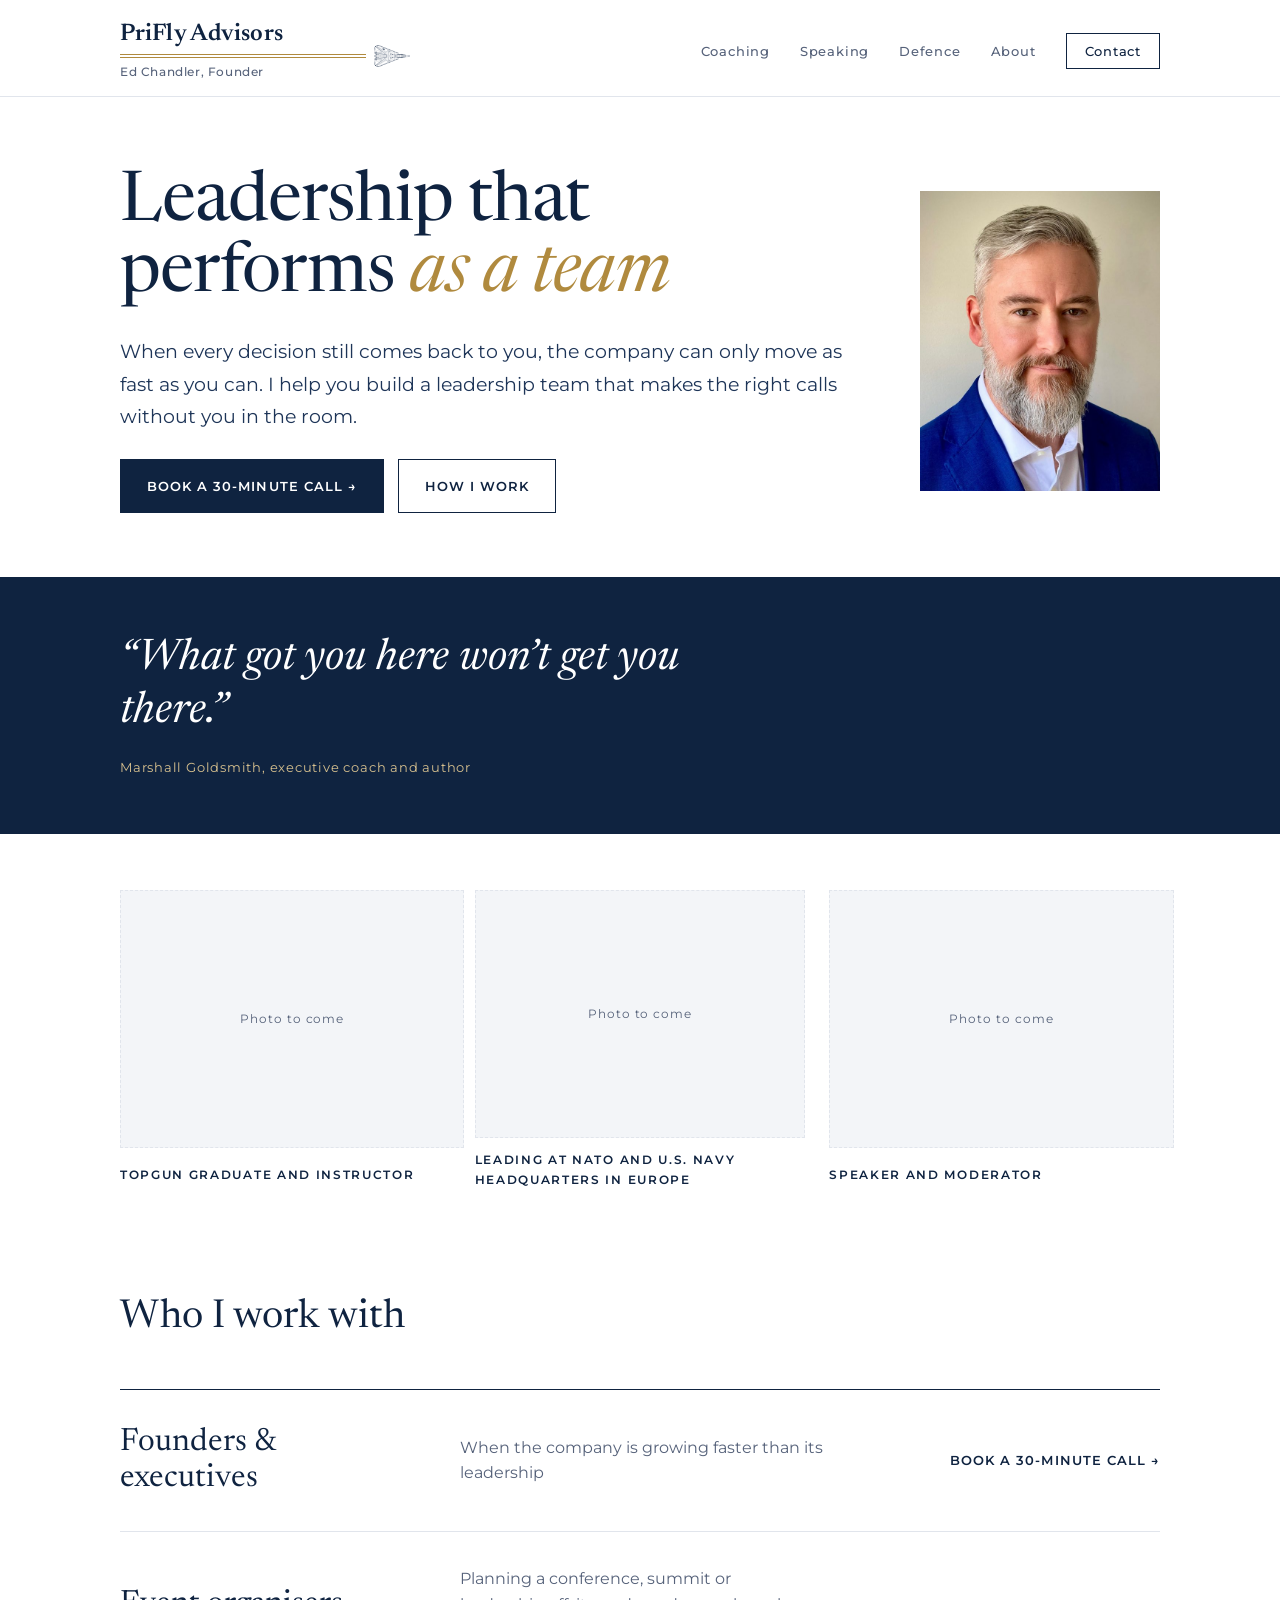
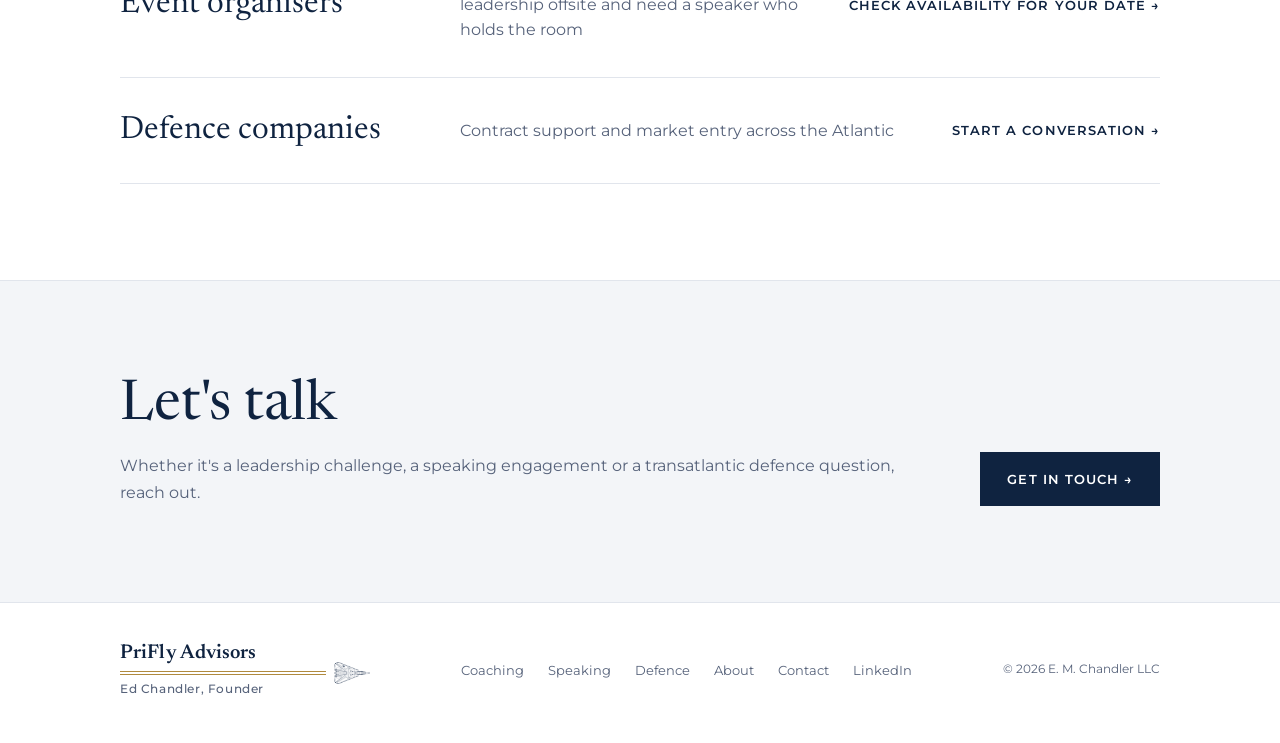
==== commit cf2e8deb: "Defence page: Ed's review — minor role, two offers, one screen Selected defence work and board roles" ====
--- a/index.html
+++ b/index.html
@@ -18,7 +18,7 @@
   <cite>Marshall Goldsmith, executive coach and author</cite>
 </div></section>
 <section class="photos"><div class="wrap"><div class="photo-row"><figure><div class="ph" aria-hidden="true">Photo to come</div><figcaption>TOPGUN graduate and instructor</figcaption></figure><figure><div class="ph" aria-hidden="true">Photo to come</div><figcaption>Leading at NATO and U.S. Navy headquarters in Europe</figcaption></figure><figure><div class="ph" aria-hidden="true">Photo to come</div><figcaption>Speaker and moderator</figcaption></figure></div></div></section>
-<section><div class="wrap"><div class="sec-head"><h2>Who I work with</h2></div><ul class="index"><li><a href="coaching.html"><span class="client">Founders &amp; executives</span><span class="desc">When the company is growing faster than its leadership</span><span class="go">Book a 30-minute call →</span></a></li><li><a href="speaking.html"><span class="client">Event organisers</span><span class="desc">Planning a conference, summit or leadership offsite and need a speaker who holds the room</span><span class="go">Check availability for your date →</span></a></li><li><a href="defence.html"><span class="client">Defence companies crossing the Atlantic</span><span class="desc">U.S. firms entering Europe, European firms navigating American institutions</span><span class="go">Start a conversation →</span></a></li></ul></div></section>
+<section><div class="wrap"><div class="sec-head"><h2>Who I work with</h2></div><ul class="index"><li><a href="coaching.html"><span class="client">Founders &amp; executives</span><span class="desc">When the company is growing faster than its leadership</span><span class="go">Book a 30-minute call →</span></a></li><li><a href="speaking.html"><span class="client">Event organisers</span><span class="desc">Planning a conference, summit or leadership offsite and need a speaker who holds the room</span><span class="go">Check availability for your date →</span></a></li><li><a href="defence.html"><span class="client">Defence companies</span><span class="desc">Contract support and market entry across the Atlantic</span><span class="go">Start a conversation →</span></a></li></ul></div></section>
 <section class="band cta"><div class="wrap"><div><h2>Let's talk</h2><p class="muted">Whether it's a leadership challenge, a speaking engagement or a transatlantic defence question, reach out.</p></div><div class="actions"><a class="btn" href="contact.html">Get in touch →</a></div></div></section>
 
 </main>
--- a/style.css
+++ b/style.css
@@ -50,6 +50,11 @@
   .actions{display:flex;gap:14px;flex-wrap:wrap}
   section{padding:96px 0}
   section.tight{padding:64px 0}
+  /* Ed, 2026-09-15: less white space in Speaking's Formats and Recent appearances */
+  section.tight .sec-head{margin-bottom:28px}
+  section.tight .cols2 > div{padding-top:24px;padding-bottom:24px}
+  section.tight .dates td{padding:12px 0}
+  @media (max-width:760px){section.tight{padding:44px 0}}
   .band{background:var(--mist)}
   .sec-head{display:grid;gap:16px;margin-bottom:48px;max-width:720px}
   .sec-head h2{font-size:clamp(30px,3.4vw,42px);line-height:1.15}}
@@ -127,10 +132,21 @@
   .prose{display:grid;gap:20px;max-width:64ch;font-size:17px;color:var(--ink-soft)}
 
   /* talk */
-  .talk{display:grid;grid-template-columns:220px 1fr;gap:40px;border-top:1px solid var(--ink);padding-top:36px}
-  .talk h3{font-size:clamp(32px,3.6vw,46px);line-height:1.08}
-  .talk .subt{font-family:var(--display);font-style:italic;font-size:22px;color:var(--gold);margin:10px 0 22px;line-height:1.35}
-  .talk p{max-width:62ch;color:var(--ink-soft);font-size:17px}
+  /* Ed, 2026-09-15: two signature talks side by side, each marked with its format and length */
+  .talks{display:grid;grid-template-columns:1fr 1fr;gap:56px}
+  .talk p + p{margin-top:14px}
+  .kit.solo{display:block}
+  .cols2.plain{border-top:0}                               /* Ed, 2026-09-15: Defence columns without the rules above and below */
+  section.tight .cols2.plain > div{border-bottom:0;padding-top:0;padding-bottom:0}
+  /* Ed, 2026-09-15: Defence fits one desktop screen without scrolling */
+  section.snug{padding:40px 0 48px}
+  .phead:has(+ section.snug){padding-bottom:36px}   /* Ed, 2026-09-15: organiser section without the headshot */
+  .talk{border-top:1px solid var(--ink);padding-top:28px}
+  .talk .eyebrow{display:block;margin-bottom:14px}
+  .talk h3{font-size:clamp(30px,3vw,40px);line-height:1.08}
+  .talk .subt{font-family:var(--display);font-style:italic;font-size:20px;color:var(--gold);margin:10px 0 20px;line-height:1.35}
+  .talk p{color:var(--ink-soft);font-size:16.5px}
+  @media (max-width:900px){.talks{grid-template-columns:1fr;gap:48px}}
 
   .dates{width:100%;border-collapse:collapse;font-size:15px}
   .dates td{padding:18px 0;border-bottom:1px solid var(--line);vertical-align:baseline}
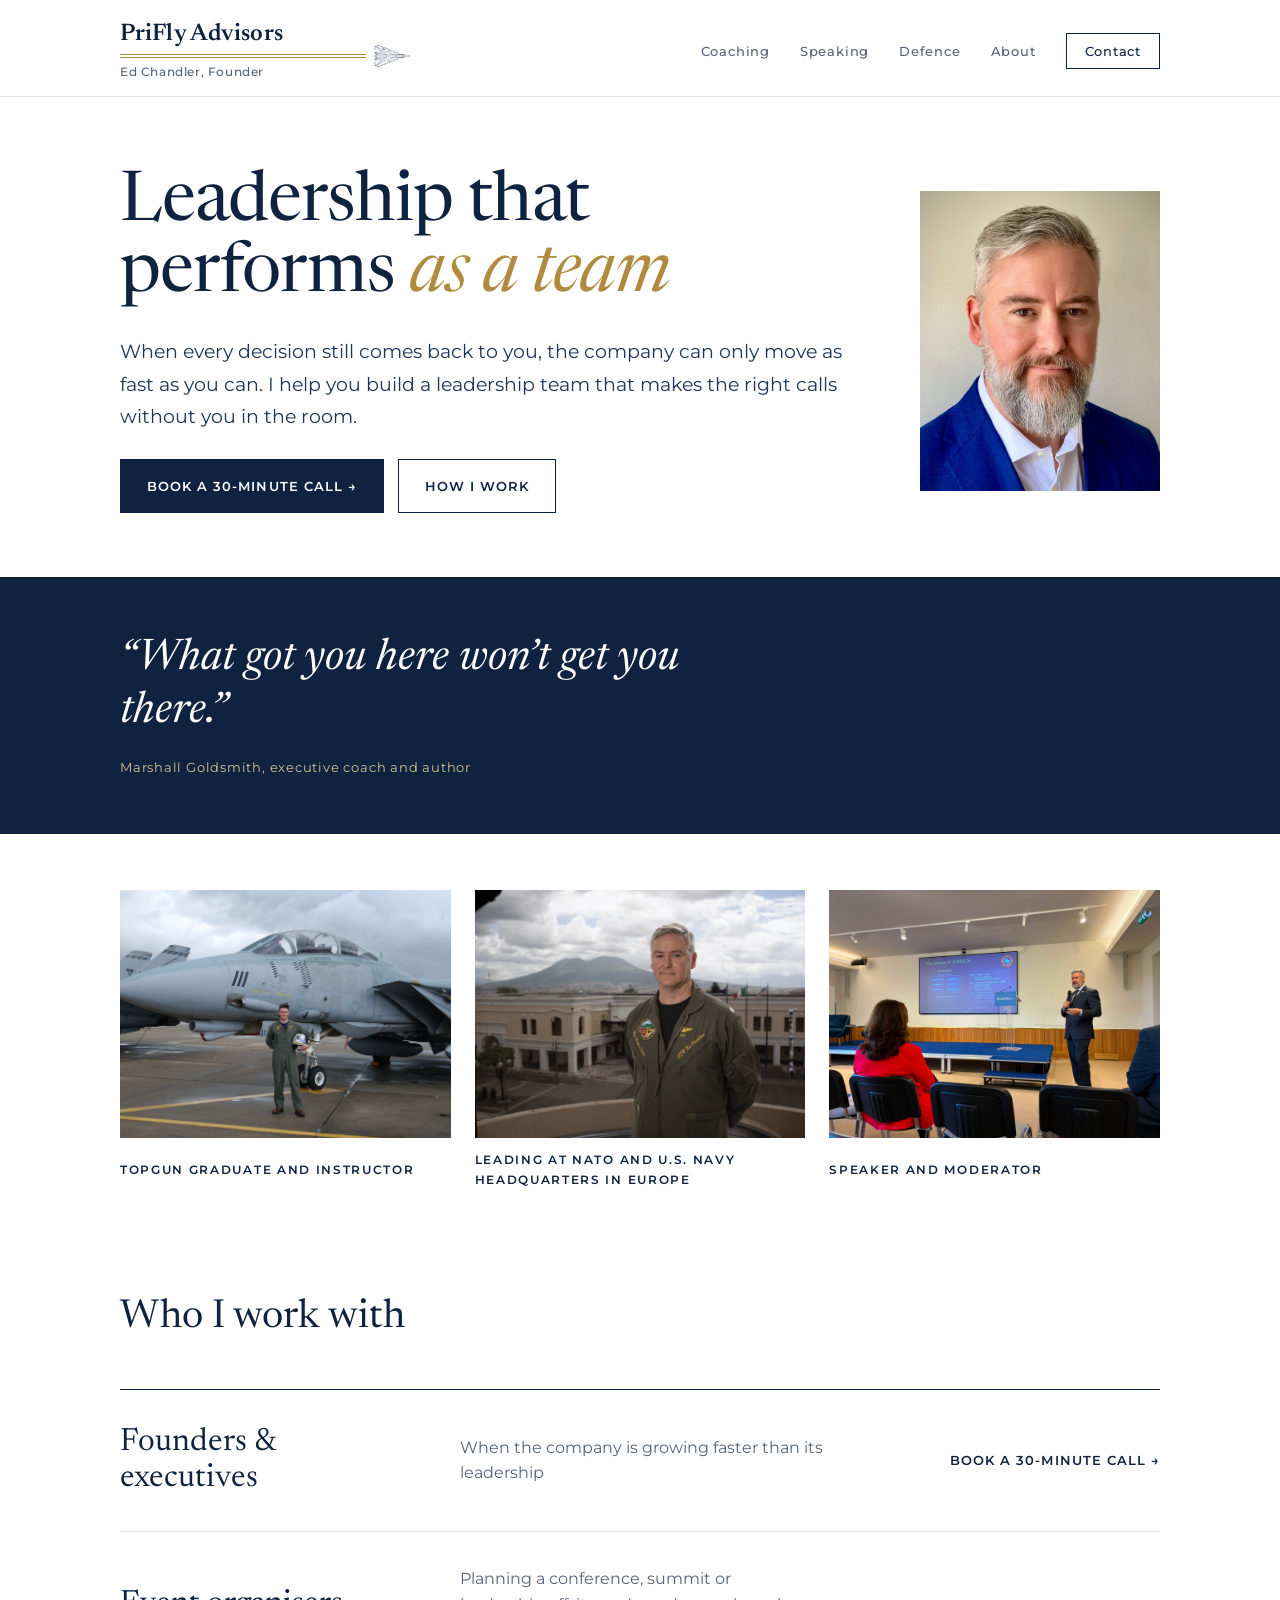
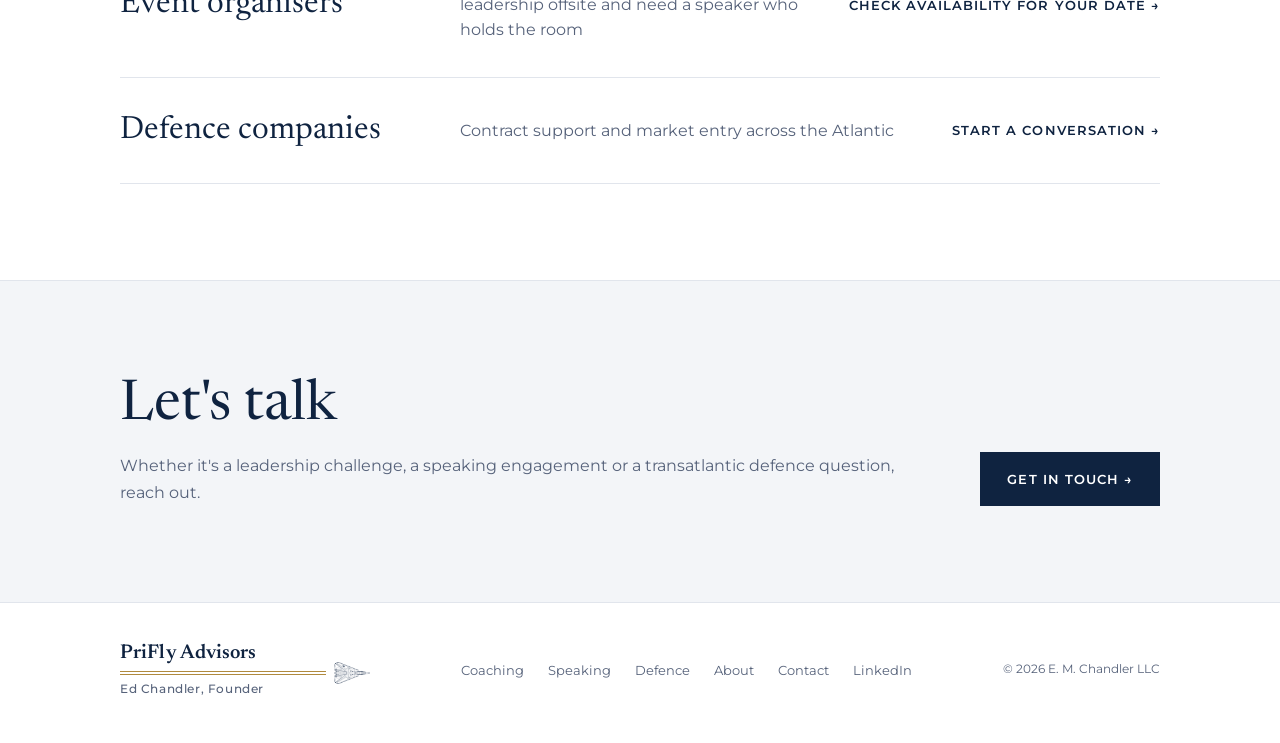
==== commit c1cbc7a2: "About page and site photos: Ed's review About: Ed's two paragraphs, facts as Background / Education " ====
--- a/index.html
+++ b/index.html
@@ -1,6 +1,6 @@
 <!DOCTYPE html>
 <html lang="en-GB">
-<head><meta charset="UTF-8"><meta name="viewport" content="width=device-width, initial-scale=1.0"><title>PriFly Advisors · Ed Chandler | Executive Coaching &amp; Leadership Advisory, Lisbon</title><meta name="description" content="Executive coaching and leadership advisory for founders and executives whose companies are growing faster than their leadership. Ed Chandler, former TOPGUN instructor, based in Lisbon."><link rel="canonical" href="https://priflyadvisors.com/"><meta property="og:type" content="website"><meta property="og:url" content="https://priflyadvisors.com/"><meta property="og:title" content="PriFly Advisors · Ed Chandler | Executive Coaching &amp; Leadership Advisory, Lisbon"><meta property="og:description" content="Executive coaching and leadership advisory for founders and executives whose companies are growing faster than their leadership. Ed Chandler, former TOPGUN instructor, based in Lisbon."><meta property="og:image" content="https://priflyadvisors.com/images/ed-chandler.jpg"><meta name="twitter:card" content="summary"><link rel="icon" type="image/svg+xml" href="favicon.svg"><link rel="preconnect" href="https://fonts.googleapis.com"><link rel="preconnect" href="https://fonts.gstatic.com" crossorigin><link rel="stylesheet" href="https://fonts.googleapis.com/css2?family=Montserrat:wght@400;500;600&family=Newsreader:ital,opsz,wght@0,6..72,400;0,6..72,500;0,6..72,600;1,6..72,400;1,6..72,500&display=swap"><link rel="stylesheet" href="style.css"><script type="application/ld+json">{"@context":"https://schema.org","@type":"ProfessionalService","name":"PriFly Advisors","url":"https://priflyadvisors.com/","founder":{"@type":"Person","name":"Ed Chandler","jobTitle":"Executive coach and leadership advisor","sameAs":["https://www.linkedin.com/in/edchandler96/"]},"areaServed":["Portugal","Europe"],"address":{"@type":"PostalAddress","addressLocality":"Lisbon","addressCountry":"PT"},"email":"ed@priflyadvisors.com","description":"Executive coaching and leadership advisory for founders and executives whose companies are growing faster than their leadership. Also speaking and transatlantic defence advisory."}</script></head>
+<head><meta charset="UTF-8"><meta name="viewport" content="width=device-width, initial-scale=1.0"><title>PriFly Advisors · Ed Chandler | Executive Coaching &amp; Leadership Advisory, Lisbon</title><meta name="description" content="Executive coaching and leadership advisory for founders and executives whose companies are growing faster than their leadership. Ed Chandler, former TOPGUN instructor, based in Lisbon."><link rel="canonical" href="https://priflyadvisors.com/"><meta property="og:type" content="website"><meta property="og:url" content="https://priflyadvisors.com/"><meta property="og:title" content="PriFly Advisors · Ed Chandler | Executive Coaching &amp; Leadership Advisory, Lisbon"><meta property="og:description" content="Executive coaching and leadership advisory for founders and executives whose companies are growing faster than their leadership. Ed Chandler, former TOPGUN instructor, based in Lisbon."><meta property="og:image" content="https://priflyadvisors.com/images/ed-chandler.jpg"><meta name="twitter:card" content="summary"><link rel="icon" type="image/svg+xml" href="favicon.svg"><link rel="preconnect" href="https://fonts.googleapis.com"><link rel="preconnect" href="https://fonts.gstatic.com" crossorigin><link rel="stylesheet" href="https://fonts.googleapis.com/css2?family=Montserrat:wght@400;500;600&family=Newsreader:ital,opsz,wght@0,6..72,400;0,6..72,500;0,6..72,600;1,6..72,400;1,6..72,500&display=swap"><link rel="stylesheet" href="style.css"><script type="application/ld+json">{"@context":"https://schema.org","@type":"ProfessionalService","name":"PriFly Advisors","url":"https://priflyadvisors.com/","founder":{"@type":"Person","name":"Ed Chandler","jobTitle":"Executive coach and leadership advisor","image":"https://priflyadvisors.com/images/ed-chandler.jpg","sameAs":["https://www.linkedin.com/in/edchandler96/"]},"areaServed":["Portugal","Europe"],"address":{"@type":"PostalAddress","addressLocality":"Lisbon","addressCountry":"PT"},"email":"ed@priflyadvisors.com","description":"Executive coaching and leadership advisory for founders and executives whose companies are growing faster than their leadership. Also speaking and transatlantic defence advisory."}</script></head>
 <body>
 <header><div class="wrap"><a class="brand" href="index.html" aria-label="PriFly Advisors, Ed Chandler, Founder: home"><span class="firm-top">PriFly Advisors</span><span class="rulebar"><span class="rule2" aria-hidden="true"></span><img src="images/tomcat.png" alt="" width="39" height="24"></span><span class="founder">Ed Chandler, Founder</span></a><nav aria-label="Main"><ul><li><a href="coaching.html">Coaching</a></li><li><a href="speaking.html">Speaking</a></li><li><a href="defence.html">Defence</a></li><li><a href="about.html">About</a></li><li><a href="contact.html" class="btn-nav">Contact</a></li></ul></nav></div></header>
 <main>
@@ -17,7 +17,7 @@
   <blockquote>“What got you here won’t get you there.”</blockquote>
   <cite>Marshall Goldsmith, executive coach and author</cite>
 </div></section>
-<section class="photos"><div class="wrap"><div class="photo-row"><figure><div class="ph" aria-hidden="true">Photo to come</div><figcaption>TOPGUN graduate and instructor</figcaption></figure><figure><div class="ph" aria-hidden="true">Photo to come</div><figcaption>Leading at NATO and U.S. Navy headquarters in Europe</figcaption></figure><figure><div class="ph" aria-hidden="true">Photo to come</div><figcaption>Speaker and moderator</figcaption></figure></div></div></section>
+<section class="photos"><div class="wrap"><div class="photo-row"><figure><img src="images/ed-chandler-f14-tomcat.jpg" alt="Ed Chandler with an F-14 Tomcat" loading="lazy"><figcaption>TOPGUN graduate and instructor</figcaption></figure><figure><img src="images/ed-chandler-naples-vesuvius.jpg" alt="Ed Chandler in Naples, Italy, with Mount Vesuvius behind him" loading="lazy"><figcaption>Leading at NATO and U.S. Navy headquarters in Europe</figcaption></figure><figure><img src="images/ed-chandler-speaking-osac-lisbon.jpg" alt="Ed Chandler speaking to an audience at OSAC Lisbon" loading="lazy"><figcaption>Speaker and moderator</figcaption></figure></div></div></section>
 <section><div class="wrap"><div class="sec-head"><h2>Who I work with</h2></div><ul class="index"><li><a href="coaching.html"><span class="client">Founders &amp; executives</span><span class="desc">When the company is growing faster than its leadership</span><span class="go">Book a 30-minute call →</span></a></li><li><a href="speaking.html"><span class="client">Event organisers</span><span class="desc">Planning a conference, summit or leadership offsite and need a speaker who holds the room</span><span class="go">Check availability for your date →</span></a></li><li><a href="defence.html"><span class="client">Defence companies</span><span class="desc">Contract support and market entry across the Atlantic</span><span class="go">Start a conversation →</span></a></li></ul></div></section>
 <section class="band cta"><div class="wrap"><div><h2>Let's talk</h2><p class="muted">Whether it's a leadership challenge, a speaking engagement or a transatlantic defence question, reach out.</p></div><div class="actions"><a class="btn" href="contact.html">Get in touch →</a></div></div></section>
 
--- a/style.css
+++ b/style.css
@@ -135,12 +135,25 @@
   /* Ed, 2026-09-15: two signature talks side by side, each marked with its format and length */
   .talks{display:grid;grid-template-columns:1fr 1fr;gap:56px}
   .talk p + p{margin-top:14px}
-  .kit.solo{display:block}
+  .kit.solo{display:block}   /* Ed, 2026-09-15: organiser section without the headshot */
   .cols2.plain{border-top:0}                               /* Ed, 2026-09-15: Defence columns without the rules above and below */
   section.tight .cols2.plain > div{border-bottom:0;padding-top:0;padding-bottom:0}
   /* Ed, 2026-09-15: Defence fits one desktop screen without scrolling */
   section.snug{padding:40px 0 48px}
-  .phead:has(+ section.snug){padding-bottom:36px}   /* Ed, 2026-09-15: organiser section without the headshot */
+  .phead:has(+ section.snug){padding-bottom:36px}
+  /* Ed, 2026-09-15: About — no orphaned "Lisbon", facts as three columns */
+  .nw{white-space:nowrap}
+  @media (max-width:600px){.nw{white-space:normal}}   /* a phone is narrower than "Executive coach, leadership advisor and speaker" */
+  /* (not .creds: that name belongs to the old credentials strip above) */
+  .bio-facts .cred{list-style:none;margin:0;padding:0}
+  .bio-facts .cred li{padding:11px 0;border-bottom:1px solid var(--line);font-size:15px;color:var(--ink-soft)}
+  .bio-facts h3{margin-bottom:8px}
+  .define .mean.why{font-family:var(--body);font-size:17px;line-height:1.7;max-width:70ch}   /* Ed, 2026-09-15: "Why PriFly?" paragraphs at body size */
+  .define .mean.why p + p{margin-top:12px}
+  .bio-facts .cred ul{list-style:disc;margin:4px 0 0 20px;padding:0}   /* small bullets under an item */
+  .bio-facts .cred li li{border:0;padding:1px 0;font-size:13.5px;color:var(--slate)}
+  .bio-facts .cred .sub{display:block;margin:2px 0 0 14px;font-size:13.5px;color:var(--slate)}   /* degree under the school */
+  @media (max-width:900px){.cols3.bio-facts{grid-template-columns:1fr;gap:36px}}
   .talk{border-top:1px solid var(--ink);padding-top:28px}
   .talk .eyebrow{display:block;margin-bottom:14px}
   .talk h3{font-size:clamp(30px,3vw,40px);line-height:1.08}
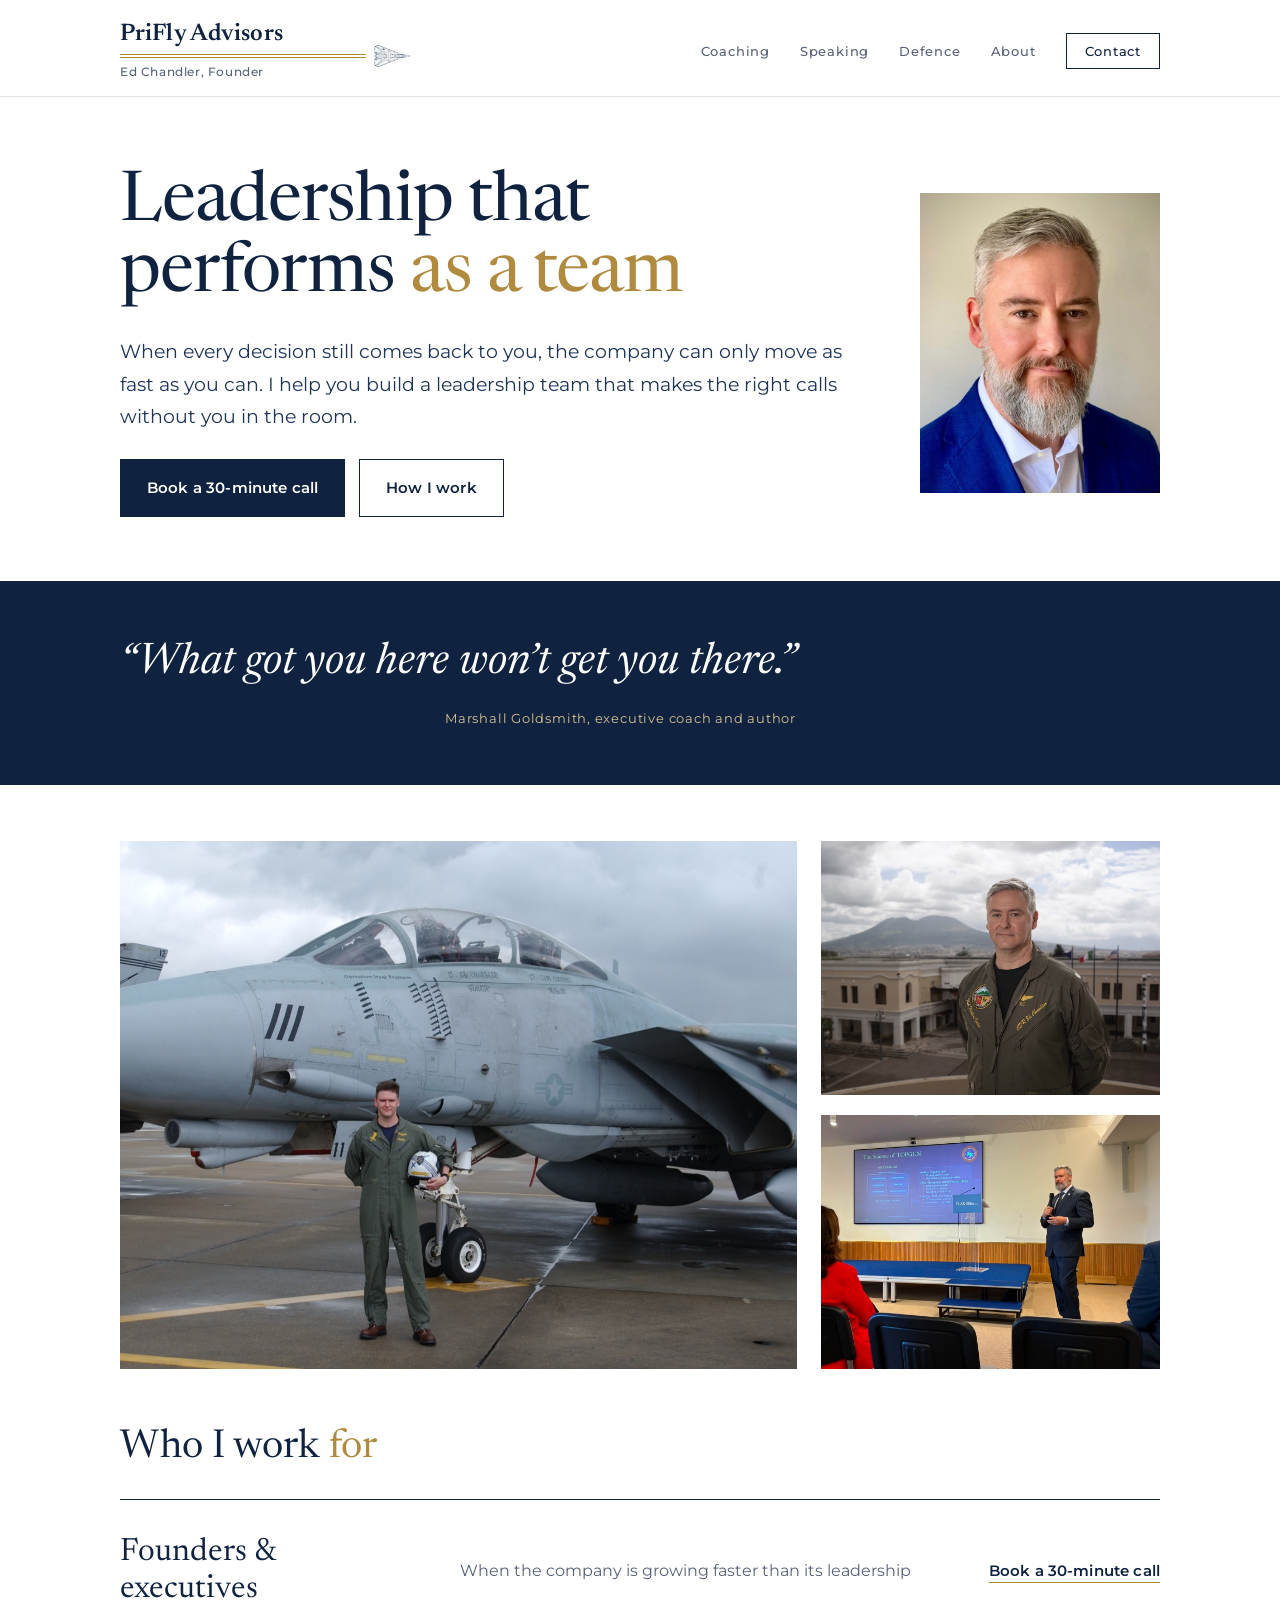
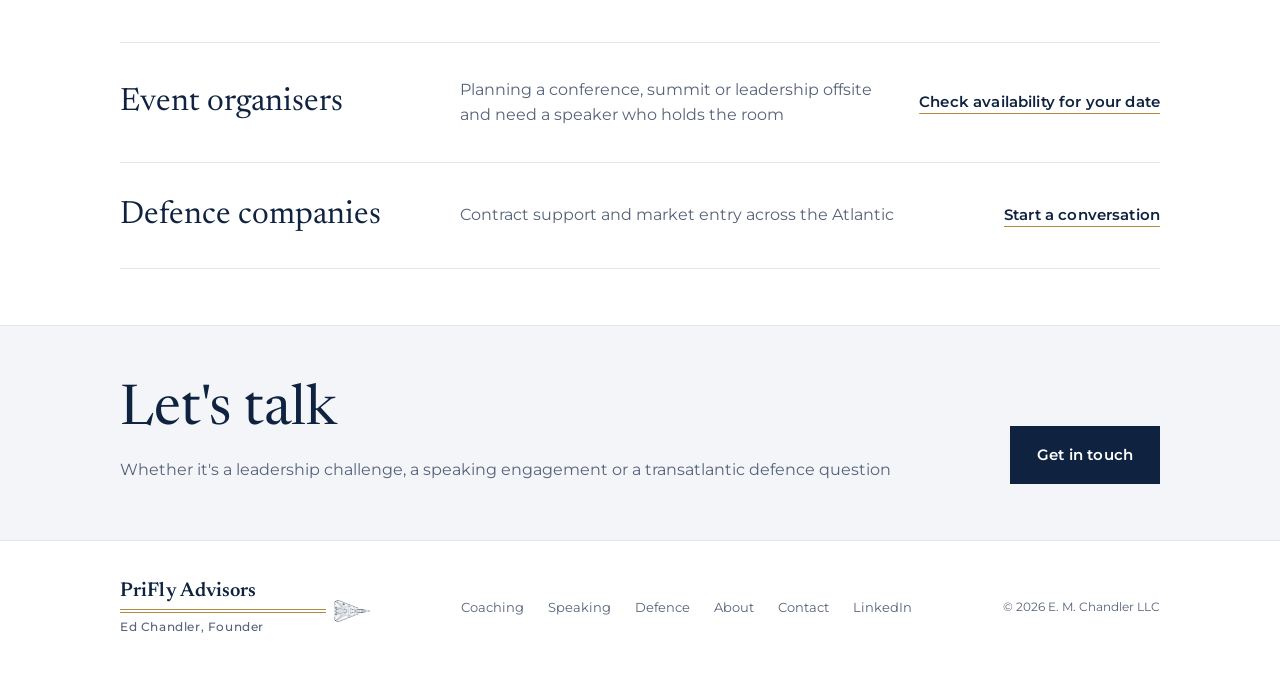
==== commit 3e1345c9: "Apply the "It looks like AI built this" pass from Ed's review Sentence-case buttons and links with n" ====
--- a/index.html
+++ b/index.html
@@ -9,7 +9,7 @@
   <div class="hero-text">
     <h1>Leadership that performs <em>as a team</em></h1>
     <p class="lede">When every decision still comes back to you, the company can only move as fast as you can. I help you build a leadership team that makes the right calls without you in the room.</p>
-    <div class="actions"><a class="btn" href="contact.html?topic=coaching">Book a 30-minute call →</a><a class="btn ghost" href="coaching.html">How I work</a></div>
+    <div class="actions"><a class="btn" href="contact.html?topic=coaching">Book a 30-minute call</a><a class="btn ghost" href="coaching.html">How I work</a></div>
   </div>
   <figure class="portrait"><img src="images/ed-chandler.jpg" alt="Ed Chandler, founder of PriFly Advisors" width="650" height="900"></figure>
 </div></div>
@@ -17,9 +17,9 @@
   <blockquote>“What got you here won’t get you there.”</blockquote>
   <cite>Marshall Goldsmith, executive coach and author</cite>
 </div></section>
-<section class="photos"><div class="wrap"><div class="photo-row"><figure><img src="images/ed-chandler-f14-tomcat.jpg" alt="Ed Chandler with an F-14 Tomcat" loading="lazy"><figcaption>TOPGUN graduate and instructor</figcaption></figure><figure><img src="images/ed-chandler-naples-vesuvius.jpg" alt="Ed Chandler in Naples, Italy, with Mount Vesuvius behind him" loading="lazy"><figcaption>Leading at NATO and U.S. Navy headquarters in Europe</figcaption></figure><figure><img src="images/ed-chandler-speaking-osac-lisbon.jpg" alt="Ed Chandler speaking to an audience at OSAC Lisbon" loading="lazy"><figcaption>Speaker and moderator</figcaption></figure></div></div></section>
-<section><div class="wrap"><div class="sec-head"><h2>Who I work with</h2></div><ul class="index"><li><a href="coaching.html"><span class="client">Founders &amp; executives</span><span class="desc">When the company is growing faster than its leadership</span><span class="go">Book a 30-minute call →</span></a></li><li><a href="speaking.html"><span class="client">Event organisers</span><span class="desc">Planning a conference, summit or leadership offsite and need a speaker who holds the room</span><span class="go">Check availability for your date →</span></a></li><li><a href="defence.html"><span class="client">Defence companies</span><span class="desc">Contract support and market entry across the Atlantic</span><span class="go">Start a conversation →</span></a></li></ul></div></section>
-<section class="band cta"><div class="wrap"><div><h2>Let's talk</h2><p class="muted">Whether it's a leadership challenge, a speaking engagement or a transatlantic defence question, reach out.</p></div><div class="actions"><a class="btn" href="contact.html">Get in touch →</a></div></div></section>
+<section class="photos"><div class="wrap"><div class="photo-row"><figure><img src="images/ed-chandler-f14-tomcat.jpg" alt="Ed Chandler, TOPGUN graduate and instructor, with an F-14 Tomcat" loading="lazy"></figure><figure><img src="images/ed-chandler-naples-vesuvius.jpg" alt="Ed Chandler in Naples, Italy, with Mount Vesuvius behind him, while leading at NATO and U.S. Navy headquarters in Europe" loading="lazy"></figure><figure><img src="images/ed-chandler-speaking-osac-lisbon.jpg" alt="Ed Chandler speaking to an audience at OSAC Lisbon" loading="lazy"></figure></div></div></section>
+<section class="who"><div class="wrap"><div class="sec-head"><h2>Who I work <em>for</em></h2></div><ul class="index"><li><a href="coaching.html"><span class="client">Founders &amp; executives</span><span class="desc">When the company is growing faster than its leadership</span><span class="go">Book a 30-minute call</span></a></li><li><a href="speaking.html"><span class="client">Event organisers</span><span class="desc">Planning a conference, summit or leadership offsite and need a speaker who holds the room</span><span class="go">Check availability for your date</span></a></li><li><a href="defence.html"><span class="client">Defence companies</span><span class="desc">Contract support and market entry across the Atlantic</span><span class="go">Start a conversation</span></a></li></ul></div></section>
+<section class="band cta"><div class="wrap"><div><h2>Let's talk</h2><p class="muted">Whether it's a leadership challenge, a speaking engagement or a transatlantic defence question</p></div><div class="actions"><a class="btn" href="contact.html">Get in touch</a></div></div></section>
 
 </main>
 <footer><div class="wrap"><a class="brand" href="index.html" aria-label="PriFly Advisors, Ed Chandler, Founder: home"><span class="firm-top">PriFly Advisors</span><span class="rulebar"><span class="rule2" aria-hidden="true"></span><img src="images/tomcat.png" alt="" width="39" height="24"></span><span class="founder">Ed Chandler, Founder</span></a><ul><li><a href="coaching.html">Coaching</a></li><li><a href="speaking.html">Speaking</a></li><li><a href="defence.html">Defence</a></li><li><a href="about.html">About</a></li><li><a href="contact.html">Contact</a></li><li><a href="https://www.linkedin.com/in/edchandler96/" rel="noopener">LinkedIn</a></li></ul><small>© 2026 E. M. Chandler LLC</small></div></footer>
--- a/style.css
+++ b/style.css
@@ -48,8 +48,8 @@
   .btn.ghost{background:transparent;color:var(--ink)}
   .btn.ghost:hover{background:var(--mist)}
   .actions{display:flex;gap:14px;flex-wrap:wrap}
-  section{padding:96px 0}
-  section.tight{padding:64px 0}
+  section{padding:56px 0}   /* AI-look pass, Ed 2026-09-15: was 96 */
+  section.tight{padding:56px 0}   /* AI-look pass: was 64 */
   /* Ed, 2026-09-15: less white space in Speaking's Formats and Recent appearances */
   section.tight .sec-head{margin-bottom:28px}
   section.tight .cols2 > div{padding-top:24px;padding-bottom:24px}
@@ -141,6 +141,16 @@
   /* Ed, 2026-09-15: Defence fits one desktop screen without scrolling */
   section.snug{padding:40px 0 48px}
   .phead:has(+ section.snug){padding-bottom:36px}
+  /* Ed, 2026-09-15: Contact fits one desktop screen without scrolling */
+  .contact-form .form{gap:14px;max-width:none}
+  .contact-form .form .row{gap:14px}
+  .contact-form .form .row3{grid-template-columns:repeat(3,1fr)}
+  .contact-form .form label{gap:6px}
+  .contact-form .form input,.contact-form .form select{padding:10px 12px}
+  .contact-form .form textarea{min-height:80px;padding:10px 12px}
+  section.snug.contact-form{padding:32px 0 40px}
+  .phead:has(+ section.contact-form){padding-top:56px}
+  @media (max-width:900px){.contact-form .form .row3{grid-template-columns:1fr}}
   /* Ed, 2026-09-15: About — no orphaned "Lisbon", facts as three columns */
   .nw{white-space:nowrap}
   @media (max-width:600px){.nw{white-space:normal}}   /* a phone is narrower than "Executive coach, leadership advisor and speaker" */
@@ -215,7 +225,7 @@
     .cols2{grid-template-columns:1fr}
     .cols2 > div,.cols2 > div:nth-child(even){padding:28px 0;border-left:0}
     .form .row{grid-template-columns:1fr}
-    section{padding:64px 0}
+    section{padding:56px 0}
     .phead{padding:56px 0 40px}
     .dates td:first-child{width:120px}
   }
@@ -356,3 +366,68 @@
 
   /* ---- No rule under the last step: the section break already does that job ---- */
   .steps > li:last-child{border-bottom:0;padding-bottom:0}
+
+  /* ---- "It looks like AI built this" pass (Ed, 2026-09-15; decisions in online-presence copy/priflyadvisors-com.md) ---- */
+  /* Buttons and links in sentence case; the arrows are gone from the build */
+  .btn,.index .go{text-transform:none;letter-spacing:.01em;font-size:15px}
+  .index .go{text-decoration:underline;text-decoration-color:var(--gold);text-decoration-thickness:1px;text-underline-offset:6px}
+  /* Gold words in headings stay gold, set upright */
+  h1 em,h2 em{font-style:normal}
+
+  /* Home: Goldsmith quote on one line, attribution beneath it aligned to the quote's right end */
+  .quote-band .wrap{display:grid;justify-content:start}
+  .quote-band blockquote{max-width:none;text-wrap:balance}
+  @media (min-width:901px){.quote-band blockquote{white-space:nowrap}}
+  .quote-band cite{text-align:right}
+  /* Home photo row: the Tomcat large on the left, the other two stacked; no captions (files cropped to their frames) */
+  @media (min-width:901px){
+    .photo-row{grid-template-columns:2fr 1fr;gap:20px 24px}
+    .photo-row figure:first-child{grid-row:1 / span 2;position:relative;overflow:hidden}
+    .photo-row figure:first-child img{position:absolute;inset:0;width:100%;height:100%;aspect-ratio:auto;object-fit:cover}
+  }
+  /* Home: tighter space around "Who I work for" */
+  section.who{padding:48px 0 56px}
+  section.who .sec-head{margin-bottom:28px}
+
+  /* Coaching: "Why me" bracketed by then and now */
+  .why-grid{display:grid;grid-template-columns:210px 1fr 210px;grid-template-areas:"then head now" "then text now";column-gap:48px;align-items:center}
+  .why-grid .sec-head{grid-area:head;margin-bottom:20px;align-self:end}
+  .why-grid .prose{grid-area:text;align-self:start}
+  .why-grid figure{margin:0}
+  .why-grid .why-then{grid-area:then}
+  .why-grid .why-now{grid-area:now}
+  .why-grid img{display:block;width:100%;aspect-ratio:4/5;object-fit:cover}
+  @media (max-width:900px){
+    .why-grid{grid-template-columns:1fr 1fr;grid-template-areas:"then now" "head head" "text text";column-gap:16px}
+    .why-grid figure{margin-bottom:28px}
+  }
+  /* Coaching: "What I look at" rows spaced so its bottom line meets the line between steps 2 and 3 */
+  @media (min-width:901px){.asks li{padding-top:23.6px;padding-bottom:23.6px}}
+  /* Coaching: the Truman trap photo fills from 24px under the list to the bottom of step 3 */
+  .asks-photo{margin:24px 0 0}
+  .asks-photo img{display:block;width:100%;aspect-ratio:2/1;object-fit:cover;object-position:50% 45%}
+  @media (min-width:901px){
+    .two-col{align-items:stretch}
+    .two-col > div:first-child{display:flex;flex-direction:column}
+    .asks-photo{flex:1;min-height:0;position:relative}
+    .asks-photo img{position:absolute;inset:0;height:100%;aspect-ratio:auto}
+  }
+
+  /* Speaking: talk labels in normal case; subtitles upright; bio without the gold rule */
+  .talk .eyebrow{text-transform:none;letter-spacing:.01em;font-size:14px}
+  .talk .subt{font-style:normal}
+  .kit .bio{border-left:0;padding-left:0}
+
+  /* Defence: headline on two lines, the gold line kept on one line on desktop; no divider between the columns */
+  .phead h1:has(br){max-width:none}
+  @media (min-width:901px){.phead h1:has(br) em{white-space:nowrap}}
+  .cols2.plain > div:nth-child(even){border-left:0}
+
+  /* About: "Naval aviation slang" and "Listen" in normal case */
+  .define .src{text-transform:none;letter-spacing:.01em;font-size:13px}
+  .define .listen{text-transform:none;letter-spacing:.01em;font-size:14px}
+
+  /* Contact: labels in normal case; "(speaking only)" beside "Event date" */
+  .contact-form .eyebrow{text-transform:none;letter-spacing:.01em;font-size:13px}
+  .form label{text-transform:none;letter-spacing:.01em;font-size:13px}
+  .form .hint{display:inline;margin-left:4px}
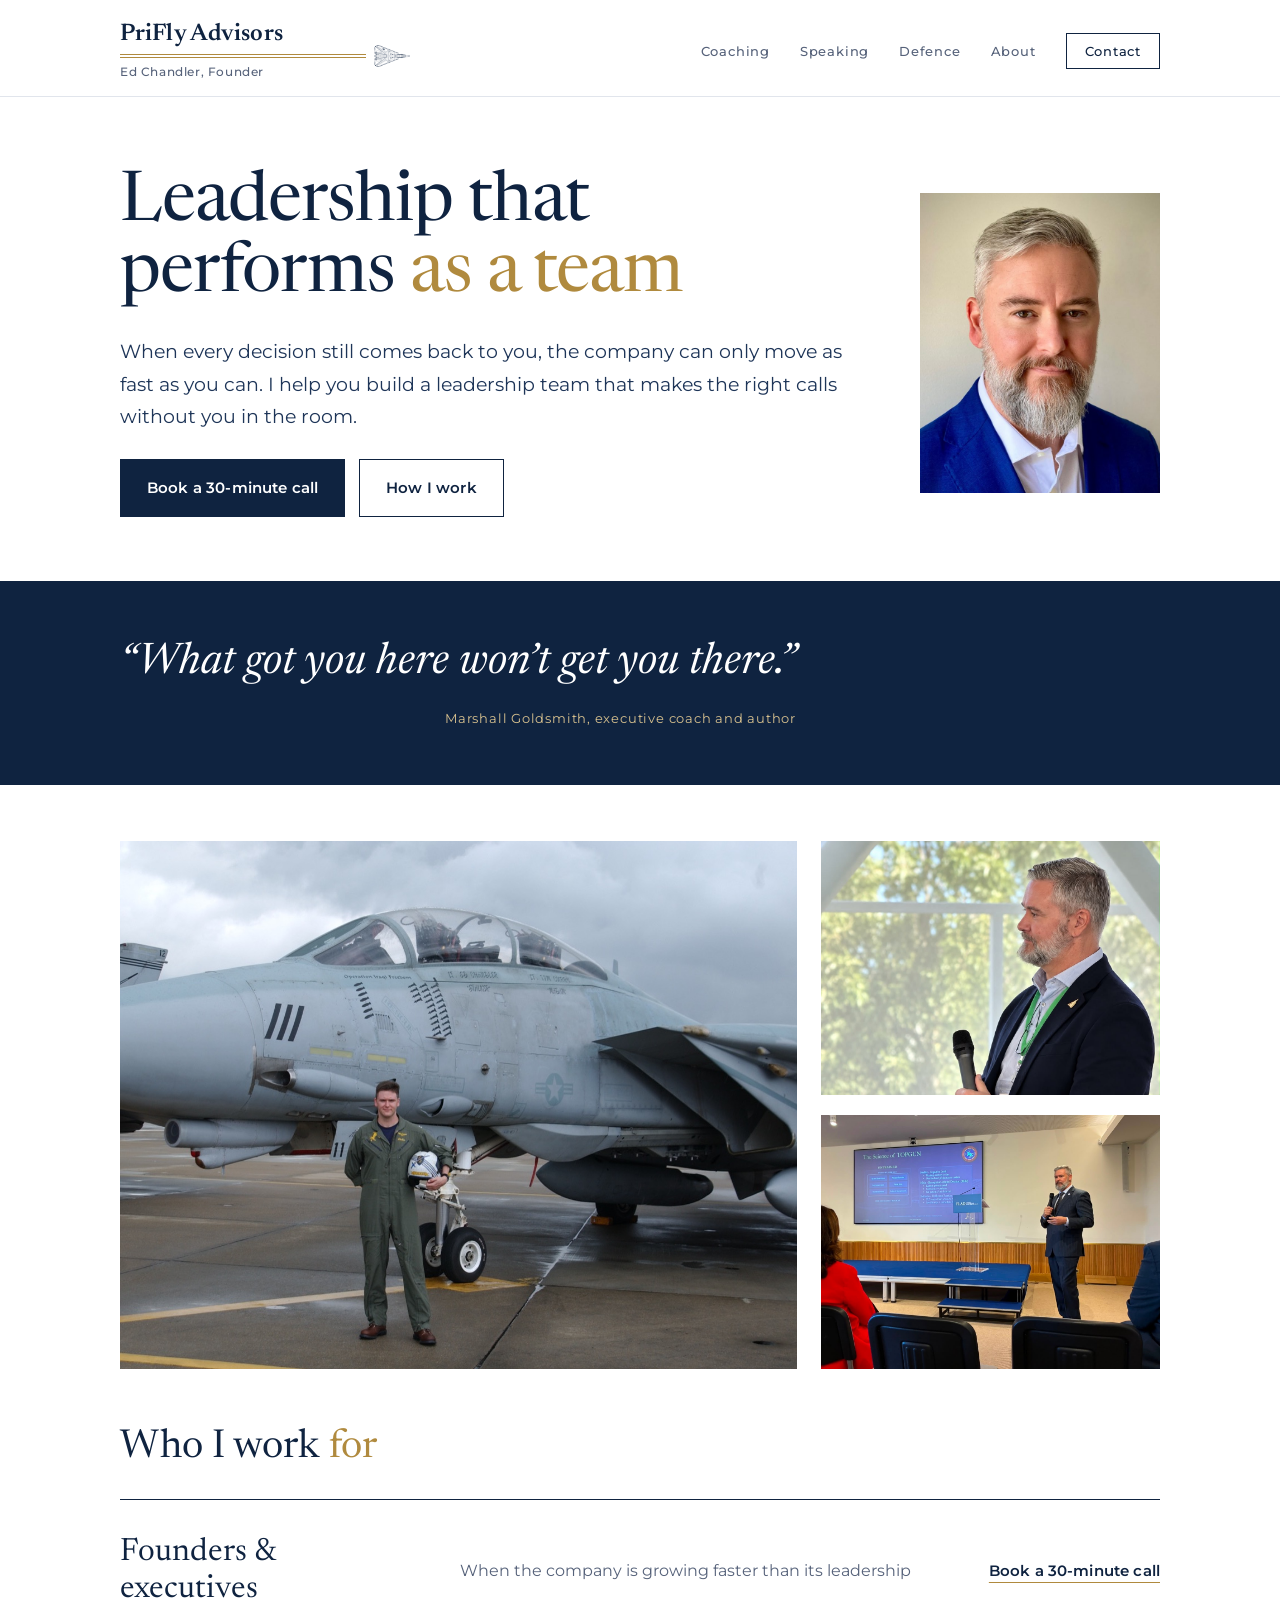
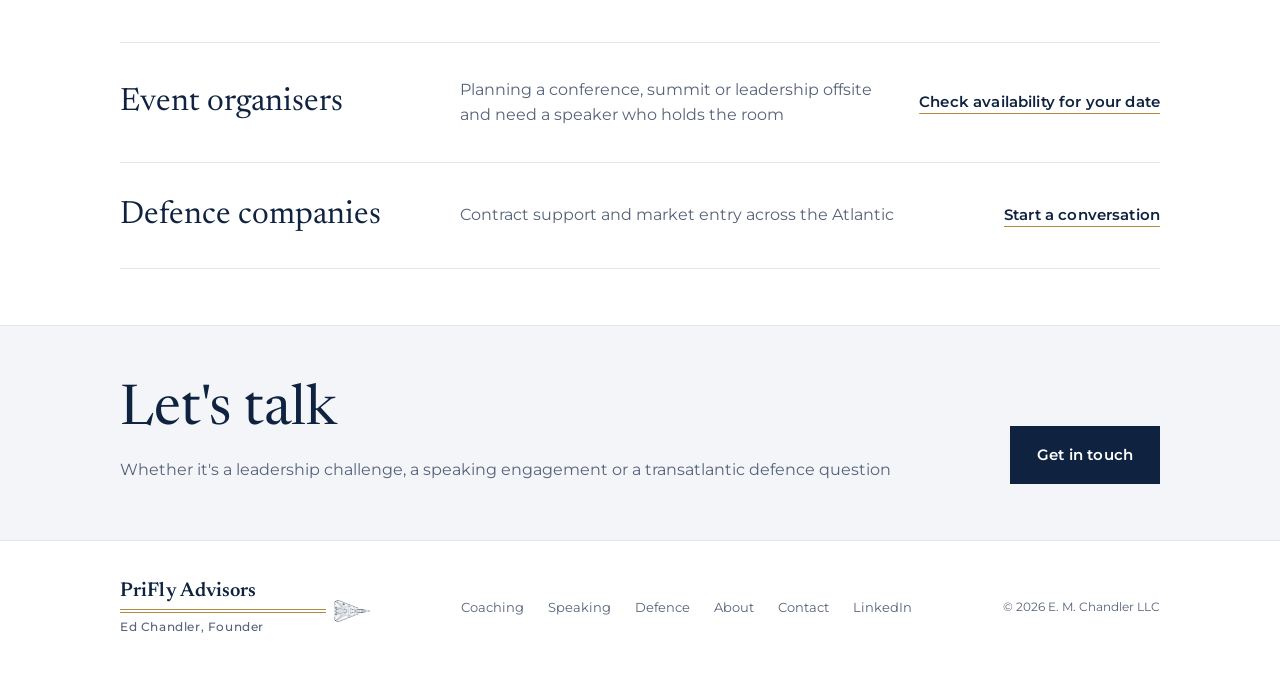
==== commit 9fb27059: "Replace the Naples balcony photo with Ed at the Startup Summit Lisbon fireside Mobile first-impressi" ====
--- a/index.html
+++ b/index.html
@@ -1,6 +1,6 @@
 <!DOCTYPE html>
 <html lang="en-GB">
-<head><meta charset="UTF-8"><meta name="viewport" content="width=device-width, initial-scale=1.0"><title>PriFly Advisors · Ed Chandler | Executive Coaching &amp; Leadership Advisory, Lisbon</title><meta name="description" content="Executive coaching and leadership advisory for founders and executives whose companies are growing faster than their leadership. Ed Chandler, former TOPGUN instructor, based in Lisbon."><link rel="canonical" href="https://priflyadvisors.com/"><meta property="og:type" content="website"><meta property="og:url" content="https://priflyadvisors.com/"><meta property="og:title" content="PriFly Advisors · Ed Chandler | Executive Coaching &amp; Leadership Advisory, Lisbon"><meta property="og:description" content="Executive coaching and leadership advisory for founders and executives whose companies are growing faster than their leadership. Ed Chandler, former TOPGUN instructor, based in Lisbon."><meta property="og:image" content="https://priflyadvisors.com/images/ed-chandler.jpg"><meta name="twitter:card" content="summary"><link rel="icon" type="image/svg+xml" href="favicon.svg"><link rel="preconnect" href="https://fonts.googleapis.com"><link rel="preconnect" href="https://fonts.gstatic.com" crossorigin><link rel="stylesheet" href="https://fonts.googleapis.com/css2?family=Montserrat:wght@400;500;600&family=Newsreader:ital,opsz,wght@0,6..72,400;0,6..72,500;0,6..72,600;1,6..72,400;1,6..72,500&display=swap"><link rel="stylesheet" href="style.css"><script type="application/ld+json">{"@context":"https://schema.org","@type":"ProfessionalService","name":"PriFly Advisors","url":"https://priflyadvisors.com/","founder":{"@type":"Person","name":"Ed Chandler","jobTitle":"Executive coach and leadership advisor","image":"https://priflyadvisors.com/images/ed-chandler.jpg","sameAs":["https://www.linkedin.com/in/edchandler96/"]},"areaServed":["Portugal","Europe"],"address":{"@type":"PostalAddress","addressLocality":"Lisbon","addressCountry":"PT"},"email":"ed@priflyadvisors.com","description":"Executive coaching and leadership advisory for founders and executives whose companies are growing faster than their leadership. Also speaking and transatlantic defence advisory."}</script></head>
+<head><meta charset="UTF-8"><meta name="viewport" content="width=device-width, initial-scale=1.0"><title>PriFly Advisors · Ed Chandler | Executive Coaching &amp; Leadership Advisory, Lisbon</title><meta name="description" content="Executive coaching and leadership advisory for founders and executives whose companies are growing faster than their leadership. Ed Chandler, former TOPGUN instructor, based in Lisbon."><link rel="canonical" href="https://priflyadvisors.com/"><meta property="og:type" content="website"><meta property="og:url" content="https://priflyadvisors.com/"><meta property="og:title" content="PriFly Advisors · Ed Chandler | Executive Coaching &amp; Leadership Advisory, Lisbon"><meta property="og:description" content="Executive coaching and leadership advisory for founders and executives whose companies are growing faster than their leadership. Ed Chandler, former TOPGUN instructor, based in Lisbon."><meta property="og:image" content="https://priflyadvisors.com/images/ed-chandler.jpg"><meta name="twitter:card" content="summary"><link rel="icon" type="image/svg+xml" href="favicon.svg"><link rel="preconnect" href="https://fonts.googleapis.com"><link rel="preconnect" href="https://fonts.gstatic.com" crossorigin><link rel="stylesheet" href="https://fonts.googleapis.com/css2?family=Montserrat:wght@400;500;600&family=Newsreader:ital,opsz,wght@0,6..72,400;0,6..72,500;0,6..72,600;1,6..72,400;1,6..72,500&display=swap"><link rel="stylesheet" href="style.css"><!-- Cloudflare Web Analytics --><script type='module' src='https://static.cloudflareinsights.com/beacon.min.js' data-cf-beacon='{"token": "6ea406503c794ca2b772edf4d3be9e15"}'></script><!-- End Cloudflare Web Analytics --><script type="application/ld+json">{"@context":"https://schema.org","@type":"ProfessionalService","name":"PriFly Advisors","url":"https://priflyadvisors.com/","founder":{"@type":"Person","name":"Ed Chandler","jobTitle":"Executive coach and leadership advisor","image":"https://priflyadvisors.com/images/ed-chandler.jpg","sameAs":["https://www.linkedin.com/in/edchandler96/"]},"areaServed":["Portugal","Europe"],"address":{"@type":"PostalAddress","addressLocality":"Lisbon","addressCountry":"PT"},"email":"ed@priflyadvisors.com","description":"Executive coaching and leadership advisory for founders and executives whose companies are growing faster than their leadership. Also speaking and transatlantic defence advisory."}</script></head>
 <body>
 <header><div class="wrap"><a class="brand" href="index.html" aria-label="PriFly Advisors, Ed Chandler, Founder: home"><span class="firm-top">PriFly Advisors</span><span class="rulebar"><span class="rule2" aria-hidden="true"></span><img src="images/tomcat.png" alt="" width="39" height="24"></span><span class="founder">Ed Chandler, Founder</span></a><nav aria-label="Main"><ul><li><a href="coaching.html">Coaching</a></li><li><a href="speaking.html">Speaking</a></li><li><a href="defence.html">Defence</a></li><li><a href="about.html">About</a></li><li><a href="contact.html" class="btn-nav">Contact</a></li></ul></nav></div></header>
 <main>
@@ -17,7 +17,7 @@
   <blockquote>“What got you here won’t get you there.”</blockquote>
   <cite>Marshall Goldsmith, executive coach and author</cite>
 </div></section>
-<section class="photos"><div class="wrap"><div class="photo-row"><figure><img src="images/ed-chandler-f14-tomcat.jpg" alt="Ed Chandler, TOPGUN graduate and instructor, with an F-14 Tomcat" loading="lazy"></figure><figure><img src="images/ed-chandler-naples-vesuvius.jpg" alt="Ed Chandler in Naples, Italy, with Mount Vesuvius behind him, while leading at NATO and U.S. Navy headquarters in Europe" loading="lazy"></figure><figure><img src="images/ed-chandler-speaking-osac-lisbon.jpg" alt="Ed Chandler speaking to an audience at OSAC Lisbon" loading="lazy"></figure></div></div></section>
+<section class="photos"><div class="wrap"><div class="photo-row"><figure><img src="images/ed-chandler-f14-tomcat.jpg" alt="Ed Chandler, TOPGUN graduate and instructor, with an F-14 Tomcat" loading="lazy"></figure><figure><img src="images/ed-chandler-startup-summit-lisbon.jpg" alt="Ed Chandler listening to a fellow panellist during a fireside session at Startup Summit Lisbon" loading="lazy"></figure><figure><img src="images/ed-chandler-speaking-osac-lisbon.jpg" alt="Ed Chandler speaking to an audience at OSAC Lisbon" loading="lazy"></figure></div></div></section>
 <section class="who"><div class="wrap"><div class="sec-head"><h2>Who I work <em>for</em></h2></div><ul class="index"><li><a href="coaching.html"><span class="client">Founders &amp; executives</span><span class="desc">When the company is growing faster than its leadership</span><span class="go">Book a 30-minute call</span></a></li><li><a href="speaking.html"><span class="client">Event organisers</span><span class="desc">Planning a conference, summit or leadership offsite and need a speaker who holds the room</span><span class="go">Check availability for your date</span></a></li><li><a href="defence.html"><span class="client">Defence companies</span><span class="desc">Contract support and market entry across the Atlantic</span><span class="go">Start a conversation</span></a></li></ul></div></section>
 <section class="band cta"><div class="wrap"><div><h2>Let's talk</h2><p class="muted">Whether it's a leadership challenge, a speaking engagement or a transatlantic defence question</p></div><div class="actions"><a class="btn" href="contact.html">Get in touch</a></div></div></section>
 
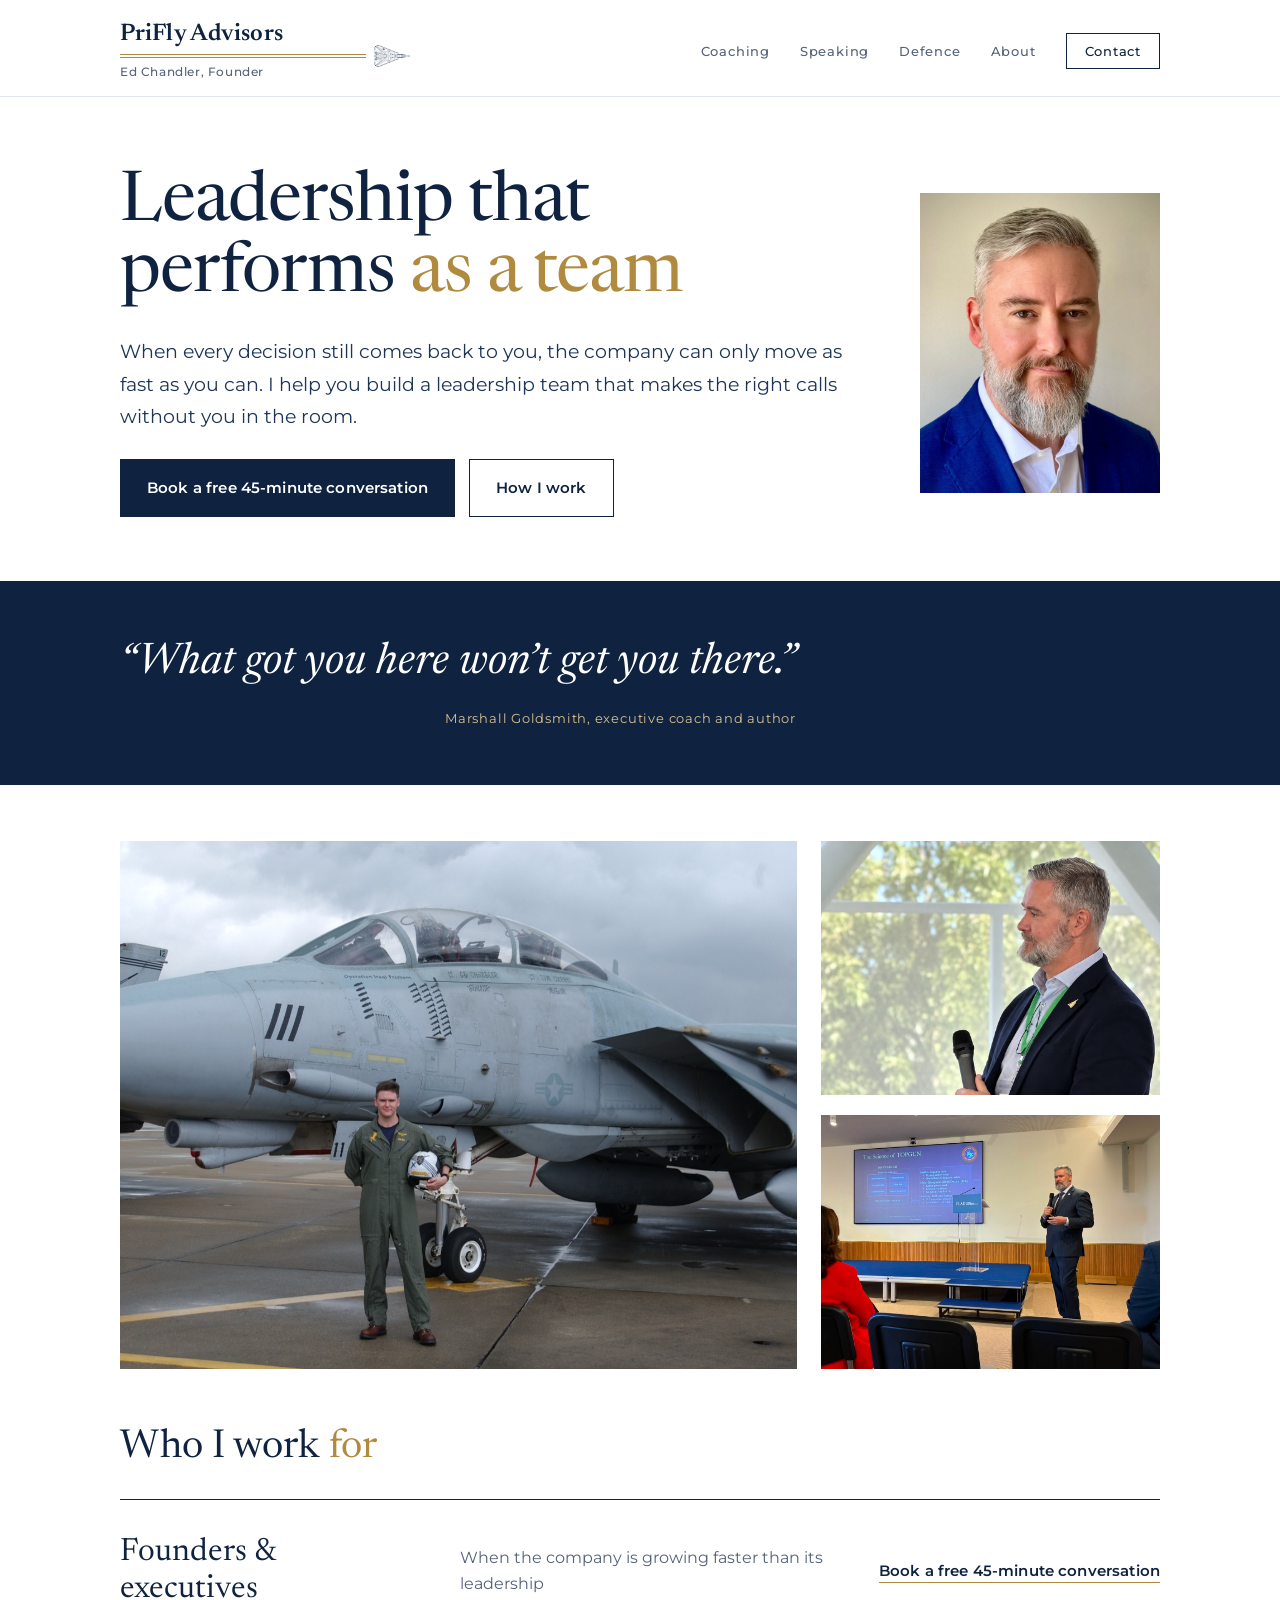
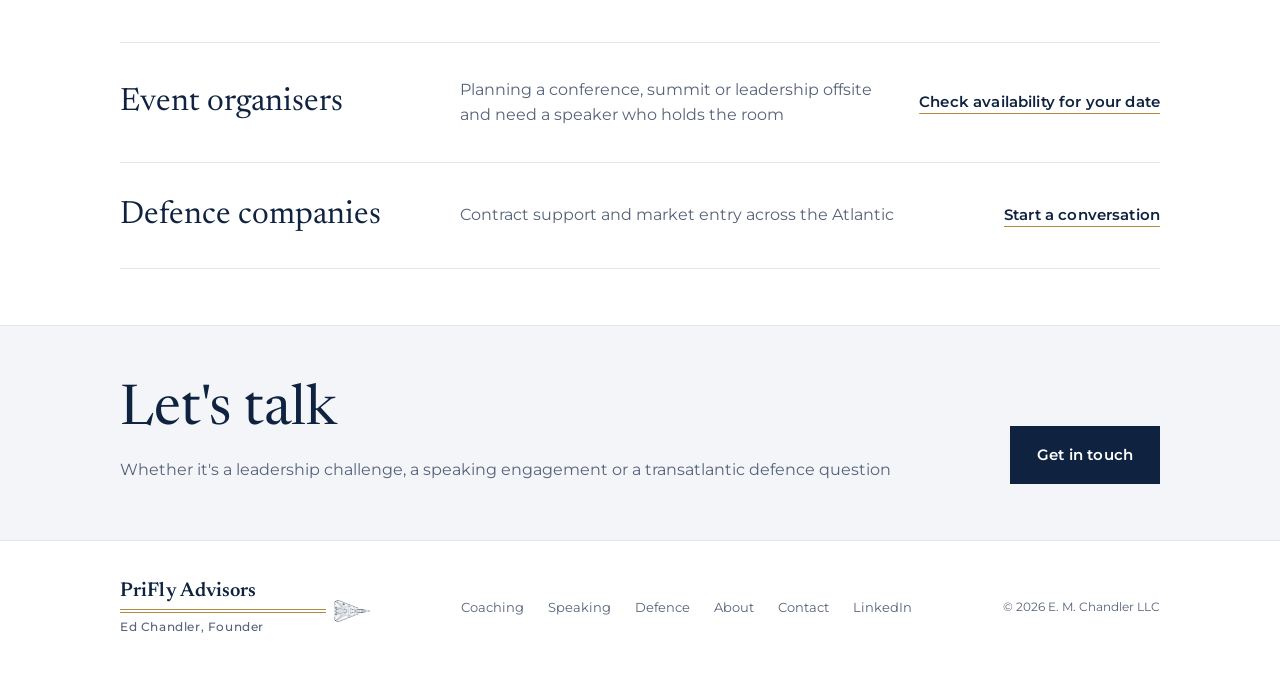
==== commit 112ae3c5: "Booking buttons go to cal.com/prifly: free 45-minute conversation "Book a 30-minute call" becomes "B" ====
--- a/index.html
+++ b/index.html
@@ -9,7 +9,7 @@
   <div class="hero-text">
     <h1>Leadership that performs <em>as a team</em></h1>
     <p class="lede">When every decision still comes back to you, the company can only move as fast as you can. I help you build a leadership team that makes the right calls without you in the room.</p>
-    <div class="actions"><a class="btn" href="contact.html?topic=coaching">Book a 30-minute call</a><a class="btn ghost" href="coaching.html">How I work</a></div>
+    <div class="actions"><a class="btn" href="https://cal.com/prifly">Book a free 45-minute conversation</a><a class="btn ghost" href="coaching.html">How I work</a></div>
   </div>
   <figure class="portrait"><img src="images/ed-chandler.jpg" alt="Ed Chandler, founder of PriFly Advisors" width="650" height="900"></figure>
 </div></div>
@@ -18,7 +18,7 @@
   <cite>Marshall Goldsmith, executive coach and author</cite>
 </div></section>
 <section class="photos"><div class="wrap"><div class="photo-row"><figure><img src="images/ed-chandler-f14-tomcat.jpg" alt="Ed Chandler, TOPGUN graduate and instructor, with an F-14 Tomcat" loading="lazy"></figure><figure><img src="images/ed-chandler-startup-summit-lisbon.jpg" alt="Ed Chandler listening to a fellow panellist during a fireside session at Startup Summit Lisbon" loading="lazy"></figure><figure><img src="images/ed-chandler-speaking-osac-lisbon.jpg" alt="Ed Chandler speaking to an audience at OSAC Lisbon" loading="lazy"></figure></div></div></section>
-<section class="who"><div class="wrap"><div class="sec-head"><h2>Who I work <em>for</em></h2></div><ul class="index"><li><a href="coaching.html"><span class="client">Founders &amp; executives</span><span class="desc">When the company is growing faster than its leadership</span><span class="go">Book a 30-minute call</span></a></li><li><a href="speaking.html"><span class="client">Event organisers</span><span class="desc">Planning a conference, summit or leadership offsite and need a speaker who holds the room</span><span class="go">Check availability for your date</span></a></li><li><a href="defence.html"><span class="client">Defence companies</span><span class="desc">Contract support and market entry across the Atlantic</span><span class="go">Start a conversation</span></a></li></ul></div></section>
+<section class="who"><div class="wrap"><div class="sec-head"><h2>Who I work <em>for</em></h2></div><ul class="index"><li><a href="coaching.html"><span class="client">Founders &amp; executives</span><span class="desc">When the company is growing faster than its leadership</span><span class="go">Book a free 45-minute conversation</span></a></li><li><a href="speaking.html"><span class="client">Event organisers</span><span class="desc">Planning a conference, summit or leadership offsite and need a speaker who holds the room</span><span class="go">Check availability for your date</span></a></li><li><a href="defence.html"><span class="client">Defence companies</span><span class="desc">Contract support and market entry across the Atlantic</span><span class="go">Start a conversation</span></a></li></ul></div></section>
 <section class="band cta"><div class="wrap"><div><h2>Let's talk</h2><p class="muted">Whether it's a leadership challenge, a speaking engagement or a transatlantic defence question</p></div><div class="actions"><a class="btn" href="contact.html">Get in touch</a></div></div></section>
 
 </main>
